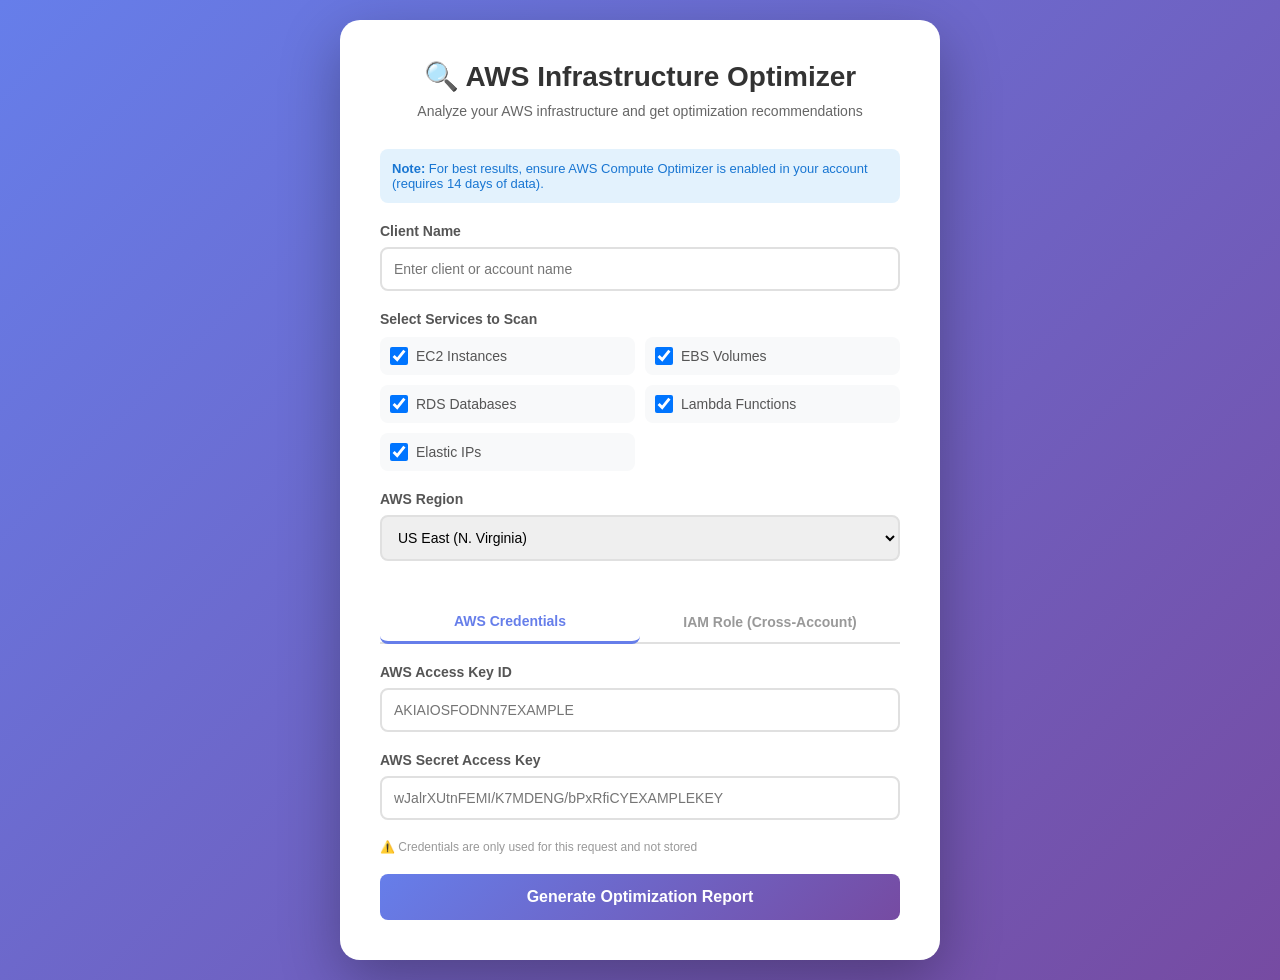
==== frontend/index.html @ 9028f50e "Initial commit: AWS Infrastructure Optimizer - Dual deployment: AWS (Lambda) or local machine - Scan" ====
<!DOCTYPE html>
<html lang="en">
<head>
    <meta charset="UTF-8">
    <meta name="viewport" content="width=device-width, initial-scale=1.0">
    <title>AWS Infrastructure Optimizer</title>
    <style>
        * {
            margin: 0;
            padding: 0;
            box-sizing: border-box;
        }

        body {
            font-family: 'Segoe UI', Tahoma, Geneva, Verdana, sans-serif;
            background: linear-gradient(135deg, #667eea 0%, #764ba2 100%);
            min-height: 100vh;
            display: flex;
            justify-content: center;
            align-items: center;
            padding: 20px;
        }

        .container {
            background: white;
            border-radius: 20px;
            box-shadow: 0 20px 60px rgba(0, 0, 0, 0.3);
            padding: 40px;
            max-width: 600px;
            width: 100%;
        }

        h1 {
            color: #333;
            text-align: center;
            margin-bottom: 10px;
            font-size: 28px;
        }

        .subtitle {
            text-align: center;
            color: #666;
            margin-bottom: 30px;
            font-size: 14px;
        }

        .form-group {
            margin-bottom: 20px;
        }

        label {
            display: block;
            margin-bottom: 8px;
            color: #555;
            font-weight: 600;
            font-size: 14px;
        }

        input[type="text"],
        input[type="password"],
        select {
            width: 100%;
            padding: 12px;
            border: 2px solid #e0e0e0;
            border-radius: 8px;
            font-size: 14px;
            transition: border-color 0.3s;
        }

        input[type="text"]:focus,
        input[type="password"]:focus,
        select:focus {
            outline: none;
            border-color: #667eea;
        }

        .checkbox-group {
            display: grid;
            grid-template-columns: repeat(2, 1fr);
            gap: 10px;
            margin-top: 10px;
        }

        .checkbox-item {
            display: flex;
            align-items: center;
            padding: 10px;
            background: #f8f9fa;
            border-radius: 8px;
            cursor: pointer;
            transition: background 0.3s;
        }

        .checkbox-item:hover {
            background: #e9ecef;
        }

        .checkbox-item input[type="checkbox"] {
            margin-right: 8px;
            cursor: pointer;
            width: 18px;
            height: 18px;
        }

        .checkbox-item label {
            margin: 0;
            cursor: pointer;
            font-weight: normal;
        }

        .auth-tabs {
            display: flex;
            margin-bottom: 20px;
            border-bottom: 2px solid #e0e0e0;
        }

        .auth-tab {
            flex: 1;
            padding: 12px;
            text-align: center;
            cursor: pointer;
            background: none;
            border: none;
            font-size: 14px;
            font-weight: 600;
            color: #999;
            transition: color 0.3s;
        }

        .auth-tab.active {
            color: #667eea;
            border-bottom: 3px solid #667eea;
            margin-bottom: -2px;
        }

        .auth-content {
            display: none;
        }

        .auth-content.active {
            display: block;
        }

        button {
            width: 100%;
            padding: 14px;
            background: linear-gradient(135deg, #667eea 0%, #764ba2 100%);
            color: white;
            border: none;
            border-radius: 8px;
            font-size: 16px;
            font-weight: 600;
            cursor: pointer;
            transition: transform 0.2s, box-shadow 0.2s;
            margin-top: 20px;
        }

        button:hover {
            transform: translateY(-2px);
            box-shadow: 0 10px 20px rgba(102, 126, 234, 0.4);
        }

        button:active {
            transform: translateY(0);
        }

        button:disabled {
            background: #ccc;
            cursor: not-allowed;
            transform: none;
        }

        .loading {
            display: none;
            text-align: center;
            margin-top: 20px;
        }

        .spinner {
            border: 4px solid #f3f3f3;
            border-top: 4px solid #667eea;
            border-radius: 50%;
            width: 40px;
            height: 40px;
            animation: spin 1s linear infinite;
            margin: 0 auto;
        }

        @keyframes spin {
            0% { transform: rotate(0deg); }
            100% { transform: rotate(360deg); }
        }

        .error {
            background: #fee;
            color: #c33;
            padding: 12px;
            border-radius: 8px;
            margin-top: 15px;
            display: none;
            font-size: 14px;
        }

        .info {
            background: #e3f2fd;
            color: #1976d2;
            padding: 12px;
            border-radius: 8px;
            margin-bottom: 20px;
            font-size: 13px;
        }

        .small-text {
            font-size: 12px;
            color: #999;
            margin-top: 5px;
        }
    </style>
</head>
<body>
    <div class="container">
        <h1>🔍 AWS Infrastructure Optimizer</h1>
        <p class="subtitle">Analyze your AWS infrastructure and get optimization recommendations</p>

        <div class="info">
            <strong>Note:</strong> For best results, ensure AWS Compute Optimizer is enabled in your account (requires 14 days of data).
        </div>

        <form id="optimizerForm">
            <div class="form-group">
                <label>Client Name</label>
                <input type="text" id="clientName" placeholder="Enter client or account name" required>
            </div>

            <div class="form-group">
                <label>Select Services to Scan</label>
                <div class="checkbox-group">
                    <div class="checkbox-item">
                        <input type="checkbox" id="ec2" value="ec2" checked>
                        <label for="ec2">EC2 Instances</label>
                    </div>
                    <div class="checkbox-item">
                        <input type="checkbox" id="ebs" value="ebs" checked>
                        <label for="ebs">EBS Volumes</label>
                    </div>
                    <div class="checkbox-item">
                        <input type="checkbox" id="rds" value="rds" checked>
                        <label for="rds">RDS Databases</label>
                    </div>
                    <div class="checkbox-item">
                        <input type="checkbox" id="lambda" value="lambda" checked>
                        <label for="lambda">Lambda Functions</label>
                    </div>
                    <div class="checkbox-item">
                        <input type="checkbox" id="eip" value="eip" checked>
                        <label for="eip">Elastic IPs</label>
                    </div>
                </div>
            </div>

            <div class="form-group">
                <label>AWS Region</label>
                <select id="region" required>
                    <option value="us-east-1">US East (N. Virginia)</option>
                    <option value="us-east-2">US East (Ohio)</option>
                    <option value="us-west-1">US West (N. California)</option>
                    <option value="us-west-2">US West (Oregon)</option>
                    <option value="af-south-1">Africa (Cape Town)</option>
                    <option value="ap-east-1">Asia Pacific (Hong Kong)</option>
                    <option value="ap-south-1">Asia Pacific (Mumbai)</option>
                    <option value="ap-south-2">Asia Pacific (Hyderabad)</option>
                    <option value="ap-southeast-1">Asia Pacific (Singapore)</option>
                    <option value="ap-southeast-2">Asia Pacific (Sydney)</option>
                    <option value="ap-southeast-3">Asia Pacific (Jakarta)</option>
                    <option value="ap-southeast-4">Asia Pacific (Melbourne)</option>
                    <option value="ap-northeast-1">Asia Pacific (Tokyo)</option>
                    <option value="ap-northeast-2">Asia Pacific (Seoul)</option>
                    <option value="ap-northeast-3">Asia Pacific (Osaka)</option>
                    <option value="ca-central-1">Canada (Central)</option>
                    <option value="ca-west-1">Canada (Calgary)</option>
                    <option value="eu-central-1">Europe (Frankfurt)</option>
                    <option value="eu-central-2">Europe (Zurich)</option>
                    <option value="eu-west-1">Europe (Ireland)</option>
                    <option value="eu-west-2">Europe (London)</option>
                    <option value="eu-west-3">Europe (Paris)</option>
                    <option value="eu-south-1">Europe (Milan)</option>
                    <option value="eu-south-2">Europe (Spain)</option>
                    <option value="eu-north-1">Europe (Stockholm)</option>
                    <option value="il-central-1">Israel (Tel Aviv)</option>
                    <option value="me-south-1">Middle East (Bahrain)</option>
                    <option value="me-central-1">Middle East (UAE)</option>
                    <option value="sa-east-1">South America (São Paulo)</option>
                </select>
            </div>

            <div class="auth-tabs">
                <button type="button" class="auth-tab active" data-tab="credentials">AWS Credentials</button>
                <button type="button" class="auth-tab" data-tab="role">IAM Role (Cross-Account)</button>
            </div>

            <div id="credentialsAuth" class="auth-content active">
                <div class="form-group">
                    <label>AWS Access Key ID</label>
                    <input type="text" id="accessKeyId" placeholder="AKIAIOSFODNN7EXAMPLE">
                </div>
                <div class="form-group">
                    <label>AWS Secret Access Key</label>
                    <input type="password" id="secretAccessKey" placeholder="wJalrXUtnFEMI/K7MDENG/bPxRfiCYEXAMPLEKEY">
                </div>
                <p class="small-text">⚠️ Credentials are only used for this request and not stored</p>
            </div>

            <div id="roleAuth" class="auth-content">
                <div class="form-group">
                    <label>Role ARN</label>
                    <input type="text" id="roleArn" placeholder="arn:aws:iam::123456789012:role/InfraOptimizerRole">
                    <p class="small-text">Lambda will assume this role to scan your infrastructure</p>
                </div>
            </div>

            <button type="submit" id="generateBtn">Generate Optimization Report</button>
        </form>

        <div class="loading" id="loading">
            <div class="spinner"></div>
            <p style="margin-top: 15px; color: #667eea; font-weight: 600;">Analyzing infrastructure...</p>
            <p style="margin-top: 5px; color: #999; font-size: 13px;">This may take 1-2 minutes</p>
        </div>

        <div class="error" id="error"></div>
    </div>

    <script>
        const API_ENDPOINT = 'API_GATEWAY_URL_PLACEHOLDER';

        // Tab switching
        document.querySelectorAll('.auth-tab').forEach(tab => {
            tab.addEventListener('click', () => {
                document.querySelectorAll('.auth-tab').forEach(t => t.classList.remove('active'));
                document.querySelectorAll('.auth-content').forEach(c => c.classList.remove('active'));
                
                tab.classList.add('active');
                const tabName = tab.dataset.tab;
                document.getElementById(tabName + 'Auth').classList.add('active');
            });
        });

        // Form submission
        document.getElementById('optimizerForm').addEventListener('submit', async (e) => {
            e.preventDefault();

            const clientName = document.getElementById('clientName').value;
            const region = document.getElementById('region').value;
            
            // Get selected services
            const services = [];
            document.querySelectorAll('.checkbox-item input[type="checkbox"]:checked').forEach(cb => {
                services.push(cb.value);
            });

            if (services.length === 0) {
                showError('Please select at least one service to scan');
                return;
            }

            // Get auth method
            const activeTab = document.querySelector('.auth-tab.active').dataset.tab;
            let requestBody = {
                clientName,
                region,
                services
            };

            if (activeTab === 'credentials') {
                const accessKeyId = document.getElementById('accessKeyId').value;
                const secretAccessKey = document.getElementById('secretAccessKey').value;
                if (!accessKeyId || !secretAccessKey) {
                    showError('Please enter both Access Key ID and Secret Access Key');
                    return;
                }
                requestBody.accessKeyId = accessKeyId;
                requestBody.secretAccessKey = secretAccessKey;
            } else {
                const roleArn = document.getElementById('roleArn').value;
                if (!roleArn) {
                    showError('Please enter a Role ARN');
                    return;
                }
                requestBody.roleArn = roleArn;
            }

            // Show loading
            document.getElementById('generateBtn').disabled = true;
            document.getElementById('loading').style.display = 'block';
            document.getElementById('error').style.display = 'none';

            try {
                const response = await fetch(API_ENDPOINT, {
                    method: 'POST',
                    headers: {
                        'Content-Type': 'application/json'
                    },
                    body: JSON.stringify(requestBody)
                });

                const data = await response.json();

                if (!response.ok) {
                    throw new Error(data.message || 'Failed to generate report');
                }

                // Download the file
                const blob = base64ToBlob(data.file, 'application/vnd.openxmlformats-officedocument.wordprocessingml.document');
                const url = window.URL.createObjectURL(blob);
                const a = document.createElement('a');
                a.href = url;
                a.download = data.filename;
                document.body.appendChild(a);
                a.click();
                window.URL.revokeObjectURL(url);
                document.body.removeChild(a);

            } catch (error) {
                showError(error.message);
            } finally {
                document.getElementById('generateBtn').disabled = false;
                document.getElementById('loading').style.display = 'none';
            }
        });

        function base64ToBlob(base64, mimeType) {
            const byteCharacters = atob(base64);
            const byteNumbers = new Array(byteCharacters.length);
            for (let i = 0; i < byteCharacters.length; i++) {
                byteNumbers[i] = byteCharacters.charCodeAt(i);
            }
            const byteArray = new Uint8Array(byteNumbers);
            return new Blob([byteArray], { type: mimeType });
        }

        function showError(message) {
            const errorDiv = document.getElementById('error');
            errorDiv.textContent = message;
            errorDiv.style.display = 'block';
        }
    </script>
</body>
</html>
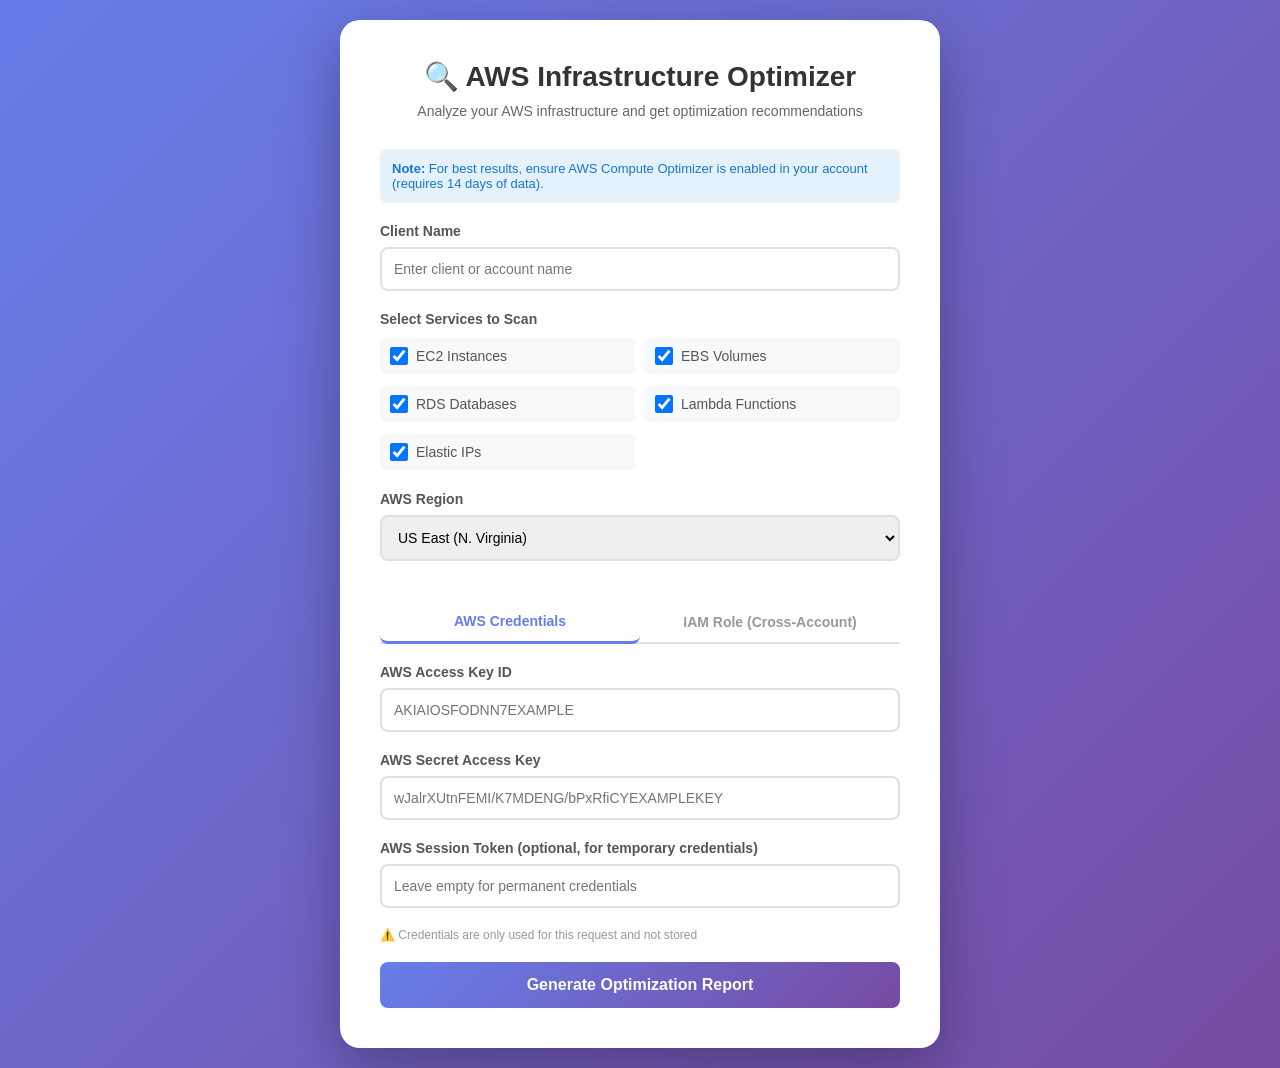
==== commit fc7dcfd4: "Improve pricing accuracy with real-time AWS Pricing API and fix edge cases Co-authored-by: Musheer36" ====
--- a/frontend/index.html
+++ b/frontend/index.html
@@ -307,6 +307,10 @@
                     <label>AWS Secret Access Key</label>
                     <input type="password" id="secretAccessKey" placeholder="wJalrXUtnFEMI/K7MDENG/bPxRfiCYEXAMPLEKEY">
                 </div>
+                <div class="form-group">
+                    <label>AWS Session Token (optional, for temporary credentials)</label>
+                    <input type="text" id="sessionToken" placeholder="Leave empty for permanent credentials">
+                </div>
                 <p class="small-text">⚠️ Credentials are only used for this request and not stored</p>
             </div>
 
@@ -374,12 +378,17 @@
             if (activeTab === 'credentials') {
                 const accessKeyId = document.getElementById('accessKeyId').value;
                 const secretAccessKey = document.getElementById('secretAccessKey').value;
+                const sessionToken = document.getElementById('sessionToken').value;
                 if (!accessKeyId || !secretAccessKey) {
                     showError('Please enter both Access Key ID and Secret Access Key');
                     return;
                 }
                 requestBody.accessKeyId = accessKeyId;
                 requestBody.secretAccessKey = secretAccessKey;
+                // Only include sessionToken if provided
+                if (sessionToken) {
+                    requestBody.sessionToken = sessionToken;
+                }
             } else {
                 const roleArn = document.getElementById('roleArn').value;
                 if (!roleArn) {
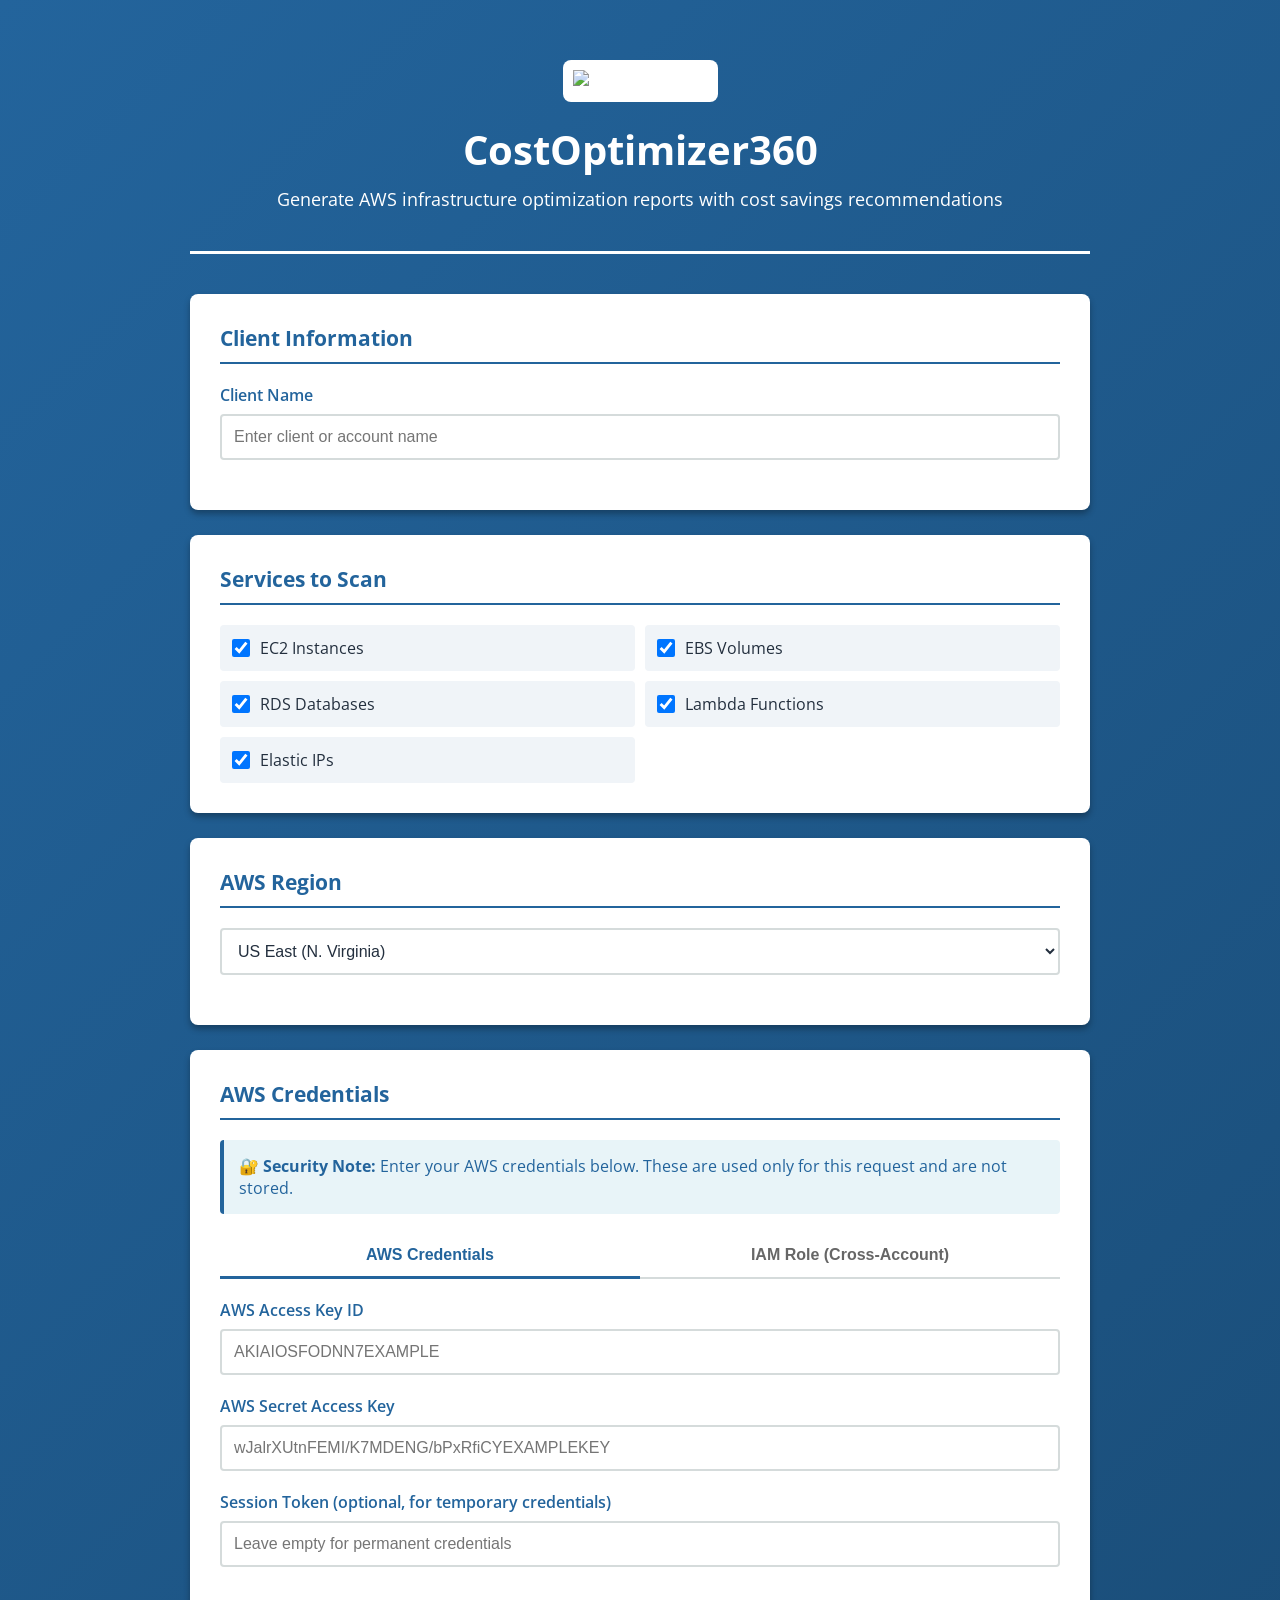
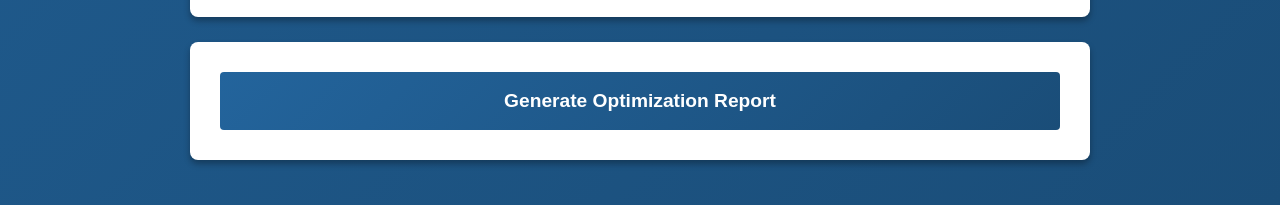
==== commit 0cb52b3a: "Rebrand to CostOptimizer360 and match CostReports360 UI/backend pattern Co-authored-by: Musheer360 <" ====
--- a/frontend/index.html
+++ b/frontend/index.html
@@ -3,7 +3,8 @@
 <head>
     <meta charset="UTF-8">
     <meta name="viewport" content="width=device-width, initial-scale=1.0">
-    <title>AWS Infrastructure Optimizer</title>
+    <title>CostOptimizer360</title>
+    <link href="https://fonts.googleapis.com/css2?family=Amazon+Ember:wght@400;700&family=Open+Sans:wght@400;600&display=swap" rel="stylesheet">
     <style>
         * {
             margin: 0;
@@ -11,255 +12,291 @@
             box-sizing: border-box;
         }
 
+        html {
+            overscroll-behavior: none;
+        }
+        
         body {
-            font-family: 'Segoe UI', Tahoma, Geneva, Verdana, sans-serif;
-            background: linear-gradient(135deg, #667eea 0%, #764ba2 100%);
+            font-family: 'Open Sans', 'Amazon Ember', Arial, sans-serif;
+            background: linear-gradient(135deg, #23649c 0%, #1a4d78 100%);
+            color: #FFFFFF;
             min-height: 100vh;
-            display: flex;
-            justify-content: center;
-            align-items: center;
             padding: 20px;
-        }
-
+            overscroll-behavior: none;
+        }
+        
         .container {
+            max-width: 900px;
+            margin: 0 auto;
+        }
+        
+        .header {
+            text-align: center;
+            padding: 40px 0;
+            border-bottom: 3px solid #FFFFFF;
+            margin-bottom: 40px;
+        }
+
+        .logo {
+            max-width: 200px;
+            margin-bottom: 20px;
             background: white;
-            border-radius: 20px;
-            box-shadow: 0 20px 60px rgba(0, 0, 0, 0.3);
-            padding: 40px;
-            max-width: 600px;
-            width: 100%;
-        }
-
-        h1 {
-            color: #333;
-            text-align: center;
+            padding: 10px;
+            border-radius: 8px;
+        }
+        
+        .header h1 {
+            font-size: 2.5rem;
+            font-weight: 700;
+            color: #FFFFFF;
             margin-bottom: 10px;
-            font-size: 28px;
-        }
-
-        .subtitle {
-            text-align: center;
-            color: #666;
-            margin-bottom: 30px;
-            font-size: 14px;
-        }
-
+        }
+        
+        .header p {
+            color: #FFFFFF;
+            font-size: 1.1rem;
+        }
+        
+        .card {
+            background: #FFFFFF;
+            border-radius: 8px;
+            padding: 30px;
+            margin-bottom: 25px;
+            box-shadow: 0 4px 6px rgba(0, 0, 0, 0.3);
+            color: #23649c;
+        }
+        
+        .card h3 {
+            color: #23649c;
+            font-size: 1.3rem;
+            margin-bottom: 20px;
+            padding-bottom: 10px;
+            border-bottom: 2px solid #23649c;
+        }
+        
         .form-group {
             margin-bottom: 20px;
         }
-
+        
         label {
             display: block;
             margin-bottom: 8px;
-            color: #555;
             font-weight: 600;
-            font-size: 14px;
-        }
-
-        input[type="text"],
-        input[type="password"],
-        select {
+            color: #23649c;
+        }
+        
+        input, select {
             width: 100%;
             padding: 12px;
-            border: 2px solid #e0e0e0;
-            border-radius: 8px;
-            font-size: 14px;
+            border: 2px solid #D5DBDB;
+            border-radius: 4px;
+            font-size: 1rem;
             transition: border-color 0.3s;
-        }
-
-        input[type="text"]:focus,
-        input[type="password"]:focus,
-        select:focus {
+            background: #FFFFFF;
+            color: #232F3E;
+        }
+        
+        input:focus, select:focus {
             outline: none;
-            border-color: #667eea;
-        }
-
+            border-color: #23649c;
+        }
+        
+        .tabs {
+            display: flex;
+            margin-bottom: 20px;
+            border-bottom: 2px solid #D5DBDB;
+        }
+        
+        .tab {
+            flex: 1;
+            padding: 12px 20px;
+            text-align: center;
+            cursor: pointer;
+            border: none;
+            background: none;
+            color: #666;
+            font-size: 1rem;
+            font-weight: 600;
+            border-bottom: 3px solid transparent;
+            margin-bottom: -2px;
+            transition: all 0.3s;
+        }
+        
+        .tab:hover {
+            color: #23649c;
+        }
+        
+        .tab.active {
+            color: #23649c;
+            border-bottom-color: #23649c;
+        }
+        
+        .tab-content {
+            display: none;
+        }
+        
+        .tab-content.active {
+            display: block;
+        }
+        
         .checkbox-group {
             display: grid;
             grid-template-columns: repeat(2, 1fr);
             gap: 10px;
             margin-top: 10px;
         }
-
+        
         .checkbox-item {
             display: flex;
             align-items: center;
-            padding: 10px;
-            background: #f8f9fa;
-            border-radius: 8px;
+            padding: 12px;
+            background: #f0f4f8;
+            border-radius: 4px;
             cursor: pointer;
             transition: background 0.3s;
         }
-
+        
         .checkbox-item:hover {
-            background: #e9ecef;
-        }
-
+            background: #e0e8f0;
+        }
+        
         .checkbox-item input[type="checkbox"] {
-            margin-right: 8px;
+            margin-right: 10px;
             cursor: pointer;
             width: 18px;
             height: 18px;
         }
-
+        
         .checkbox-item label {
             margin: 0;
             cursor: pointer;
             font-weight: normal;
-        }
-
-        .auth-tabs {
-            display: flex;
-            margin-bottom: 20px;
-            border-bottom: 2px solid #e0e0e0;
-        }
-
-        .auth-tab {
-            flex: 1;
-            padding: 12px;
-            text-align: center;
-            cursor: pointer;
-            background: none;
+            color: #232F3E;
+        }
+        
+        .btn {
+            background: #23649c;
+            color: #FFFFFF;
             border: none;
-            font-size: 14px;
-            font-weight: 600;
-            color: #999;
-            transition: color 0.3s;
-        }
-
-        .auth-tab.active {
-            color: #667eea;
-            border-bottom: 3px solid #667eea;
-            margin-bottom: -2px;
-        }
-
-        .auth-content {
-            display: none;
-        }
-
-        .auth-content.active {
-            display: block;
-        }
-
-        button {
-            width: 100%;
-            padding: 14px;
-            background: linear-gradient(135deg, #667eea 0%, #764ba2 100%);
-            color: white;
-            border: none;
-            border-radius: 8px;
-            font-size: 16px;
+            padding: 14px 28px;
+            border-radius: 4px;
+            font-size: 1rem;
             font-weight: 600;
             cursor: pointer;
-            transition: transform 0.2s, box-shadow 0.2s;
-            margin-top: 20px;
-        }
-
-        button:hover {
+            transition: all 0.3s;
+        }
+        
+        .btn:hover {
+            background: #1a4d78;
             transform: translateY(-2px);
-            box-shadow: 0 10px 20px rgba(102, 126, 234, 0.4);
-        }
-
-        button:active {
-            transform: translateY(0);
-        }
-
-        button:disabled {
+            box-shadow: 0 4px 8px rgba(35, 100, 156, 0.3);
+        }
+        
+        .btn:disabled {
             background: #ccc;
             cursor: not-allowed;
             transform: none;
-        }
-
-        .loading {
-            display: none;
+            box-shadow: none;
+        }
+        
+        .btn-generate {
+            width: 100%;
+            padding: 18px;
+            font-size: 1.2rem;
+            background: linear-gradient(135deg, #23649c 0%, #1a4d78 100%);
+        }
+        
+        .status {
+            margin-top: 20px;
+            padding: 15px;
+            border-radius: 4px;
             text-align: center;
-            margin-top: 20px;
-        }
-
-        .spinner {
-            border: 4px solid #f3f3f3;
-            border-top: 4px solid #667eea;
-            border-radius: 50%;
-            width: 40px;
-            height: 40px;
-            animation: spin 1s linear infinite;
-            margin: 0 auto;
-        }
-
-        @keyframes spin {
-            0% { transform: rotate(0deg); }
-            100% { transform: rotate(360deg); }
-        }
-
-        .error {
-            background: #fee;
-            color: #c33;
-            padding: 12px;
-            border-radius: 8px;
-            margin-top: 15px;
-            display: none;
-            font-size: 14px;
-        }
-
-        .info {
-            background: #e3f2fd;
-            color: #1976d2;
-            padding: 12px;
-            border-radius: 8px;
+            font-weight: 600;
+        }
+        
+        .status.success {
+            background: #D5F4E6;
+            color: #0F5132;
+            border: 2px solid #0F5132;
+        }
+        
+        .status.error {
+            background: #F8D7DA;
+            color: #842029;
+            border: 2px solid #842029;
+        }
+        
+        .status.loading {
+            background: #FFF3CD;
+            color: #664D03;
+            border: 2px solid #664D03;
+        }
+        
+        .info-box {
+            background: #E8F4F8;
+            border-left: 4px solid #23649c;
+            padding: 15px;
             margin-bottom: 20px;
-            font-size: 13px;
+            border-radius: 4px;
+            color: #23649c;
+        }
+        
+        .info-box strong {
+            color: #23649c;
         }
 
         .small-text {
-            font-size: 12px;
-            color: #999;
+            font-size: 0.85rem;
+            color: #666;
             margin-top: 5px;
         }
     </style>
 </head>
 <body>
     <div class="container">
-        <h1>🔍 AWS Infrastructure Optimizer</h1>
-        <p class="subtitle">Analyze your AWS infrastructure and get optimization recommendations</p>
-
-        <div class="info">
-            <strong>Note:</strong> For best results, ensure AWS Compute Optimizer is enabled in your account (requires 14 days of data).
-        </div>
-
-        <form id="optimizerForm">
+        <div class="header">
+            <img src="https://apn-portal.my.salesforce.com/servlet/servlet.ImageServer?id=0150L00000AUiBnQAL&oid=00DE0000000c48tMAA" alt="CloudThat Logo" class="logo">
+            <h1>CostOptimizer360</h1>
+            <p>Generate AWS infrastructure optimization reports with cost savings recommendations</p>
+        </div>
+        
+        <div class="card">
+            <h3>Client Information</h3>
             <div class="form-group">
                 <label>Client Name</label>
                 <input type="text" id="clientName" placeholder="Enter client or account name" required>
             </div>
-
+        </div>
+
+        <div class="card">
+            <h3>Services to Scan</h3>
+            <div class="checkbox-group">
+                <div class="checkbox-item">
+                    <input type="checkbox" id="ec2" value="ec2" checked>
+                    <label for="ec2">EC2 Instances</label>
+                </div>
+                <div class="checkbox-item">
+                    <input type="checkbox" id="ebs" value="ebs" checked>
+                    <label for="ebs">EBS Volumes</label>
+                </div>
+                <div class="checkbox-item">
+                    <input type="checkbox" id="rds" value="rds" checked>
+                    <label for="rds">RDS Databases</label>
+                </div>
+                <div class="checkbox-item">
+                    <input type="checkbox" id="lambda" value="lambda" checked>
+                    <label for="lambda">Lambda Functions</label>
+                </div>
+                <div class="checkbox-item">
+                    <input type="checkbox" id="eip" value="eip" checked>
+                    <label for="eip">Elastic IPs</label>
+                </div>
+            </div>
+        </div>
+
+        <div class="card">
+            <h3>AWS Region</h3>
             <div class="form-group">
-                <label>Select Services to Scan</label>
-                <div class="checkbox-group">
-                    <div class="checkbox-item">
-                        <input type="checkbox" id="ec2" value="ec2" checked>
-                        <label for="ec2">EC2 Instances</label>
-                    </div>
-                    <div class="checkbox-item">
-                        <input type="checkbox" id="ebs" value="ebs" checked>
-                        <label for="ebs">EBS Volumes</label>
-                    </div>
-                    <div class="checkbox-item">
-                        <input type="checkbox" id="rds" value="rds" checked>
-                        <label for="rds">RDS Databases</label>
-                    </div>
-                    <div class="checkbox-item">
-                        <input type="checkbox" id="lambda" value="lambda" checked>
-                        <label for="lambda">Lambda Functions</label>
-                    </div>
-                    <div class="checkbox-item">
-                        <input type="checkbox" id="eip" value="eip" checked>
-                        <label for="eip">Elastic IPs</label>
-                    </div>
-                </div>
-            </div>
-
-            <div class="form-group">
-                <label>AWS Region</label>
                 <select id="region" required>
                     <option value="us-east-1">US East (N. Virginia)</option>
                     <option value="us-east-2">US East (Ohio)</option>
@@ -292,13 +329,20 @@
                     <option value="sa-east-1">South America (São Paulo)</option>
                 </select>
             </div>
-
-            <div class="auth-tabs">
-                <button type="button" class="auth-tab active" data-tab="credentials">AWS Credentials</button>
-                <button type="button" class="auth-tab" data-tab="role">IAM Role (Cross-Account)</button>
-            </div>
-
-            <div id="credentialsAuth" class="auth-content active">
+        </div>
+        
+        <div class="card">
+            <h3>AWS Credentials</h3>
+            <div class="info-box">
+                <strong>🔐 Security Note:</strong> Enter your AWS credentials below. These are used only for this request and are not stored.
+            </div>
+            
+            <div class="tabs">
+                <button type="button" class="tab active" data-tab="credentials">AWS Credentials</button>
+                <button type="button" class="tab" data-tab="role">IAM Role (Cross-Account)</button>
+            </div>
+
+            <div id="credentialsTab" class="tab-content active">
                 <div class="form-group">
                     <label>AWS Access Key ID</label>
                     <input type="text" id="accessKeyId" placeholder="AKIAIOSFODNN7EXAMPLE">
@@ -308,52 +352,47 @@
                     <input type="password" id="secretAccessKey" placeholder="wJalrXUtnFEMI/K7MDENG/bPxRfiCYEXAMPLEKEY">
                 </div>
                 <div class="form-group">
-                    <label>AWS Session Token (optional, for temporary credentials)</label>
+                    <label>Session Token (optional, for temporary credentials)</label>
                     <input type="text" id="sessionToken" placeholder="Leave empty for permanent credentials">
                 </div>
-                <p class="small-text">⚠️ Credentials are only used for this request and not stored</p>
-            </div>
-
-            <div id="roleAuth" class="auth-content">
+            </div>
+
+            <div id="roleTab" class="tab-content">
                 <div class="form-group">
                     <label>Role ARN</label>
-                    <input type="text" id="roleArn" placeholder="arn:aws:iam::123456789012:role/InfraOptimizerRole">
+                    <input type="text" id="roleArn" placeholder="arn:aws:iam::123456789012:role/CostOptimizer360Role">
                     <p class="small-text">Lambda will assume this role to scan your infrastructure</p>
                 </div>
             </div>
-
-            <button type="submit" id="generateBtn">Generate Optimization Report</button>
-        </form>
-
-        <div class="loading" id="loading">
-            <div class="spinner"></div>
-            <p style="margin-top: 15px; color: #667eea; font-weight: 600;">Analyzing infrastructure...</p>
-            <p style="margin-top: 5px; color: #999; font-size: 13px;">This may take 1-2 minutes</p>
-        </div>
-
-        <div class="error" id="error"></div>
+        </div>
+        
+        <div class="card">
+            <button class="btn btn-generate" onclick="generateReport()">Generate Optimization Report</button>
+            <div id="status"></div>
+        </div>
     </div>
 
     <script>
         const API_ENDPOINT = 'API_GATEWAY_URL_PLACEHOLDER';
-
+        
         // Tab switching
-        document.querySelectorAll('.auth-tab').forEach(tab => {
+        document.querySelectorAll('.tab').forEach(tab => {
             tab.addEventListener('click', () => {
-                document.querySelectorAll('.auth-tab').forEach(t => t.classList.remove('active'));
-                document.querySelectorAll('.auth-content').forEach(c => c.classList.remove('active'));
+                document.querySelectorAll('.tab').forEach(t => t.classList.remove('active'));
+                document.querySelectorAll('.tab-content').forEach(c => c.classList.remove('active'));
                 
                 tab.classList.add('active');
                 const tabName = tab.dataset.tab;
-                document.getElementById(tabName + 'Auth').classList.add('active');
+                document.getElementById(tabName + 'Tab').classList.add('active');
             });
         });
-
-        // Form submission
-        document.getElementById('optimizerForm').addEventListener('submit', async (e) => {
-            e.preventDefault();
-
-            const clientName = document.getElementById('clientName').value;
+        
+        async function generateReport() {
+            const status = document.getElementById('status');
+            status.className = 'status loading';
+            status.textContent = 'Generating report... This may take 1-2 minutes.';
+            
+            const clientName = document.getElementById('clientName').value.trim();
             const region = document.getElementById('region').value;
             
             // Get selected services
@@ -361,96 +400,89 @@
             document.querySelectorAll('.checkbox-item input[type="checkbox"]:checked').forEach(cb => {
                 services.push(cb.value);
             });
-
-            if (services.length === 0) {
-                showError('Please select at least one service to scan');
+            
+            // Get auth method
+            const activeTab = document.querySelector('.tab.active').dataset.tab;
+            
+            if (!clientName) {
+                status.className = 'status error';
+                status.textContent = 'Please provide client name';
                 return;
             }
-
-            // Get auth method
-            const activeTab = document.querySelector('.auth-tab.active').dataset.tab;
+            
+            if (services.length === 0) {
+                status.className = 'status error';
+                status.textContent = 'Please select at least one service to scan';
+                return;
+            }
+            
             let requestBody = {
-                clientName,
-                region,
-                services
+                clientName: clientName,
+                region: region,
+                services: services
             };
-
+            
             if (activeTab === 'credentials') {
-                const accessKeyId = document.getElementById('accessKeyId').value;
-                const secretAccessKey = document.getElementById('secretAccessKey').value;
-                const sessionToken = document.getElementById('sessionToken').value;
+                const accessKeyId = document.getElementById('accessKeyId').value.trim();
+                const secretAccessKey = document.getElementById('secretAccessKey').value.trim();
+                const sessionToken = document.getElementById('sessionToken').value.trim();
+                
                 if (!accessKeyId || !secretAccessKey) {
-                    showError('Please enter both Access Key ID and Secret Access Key');
+                    status.className = 'status error';
+                    status.textContent = 'Please provide AWS credentials';
                     return;
                 }
+                
                 requestBody.accessKeyId = accessKeyId;
                 requestBody.secretAccessKey = secretAccessKey;
-                // Only include sessionToken if provided
                 if (sessionToken) {
                     requestBody.sessionToken = sessionToken;
                 }
             } else {
-                const roleArn = document.getElementById('roleArn').value;
+                const roleArn = document.getElementById('roleArn').value.trim();
                 if (!roleArn) {
-                    showError('Please enter a Role ARN');
+                    status.className = 'status error';
+                    status.textContent = 'Please enter a Role ARN';
                     return;
                 }
                 requestBody.roleArn = roleArn;
             }
-
-            // Show loading
-            document.getElementById('generateBtn').disabled = true;
-            document.getElementById('loading').style.display = 'block';
-            document.getElementById('error').style.display = 'none';
-
+            
             try {
                 const response = await fetch(API_ENDPOINT, {
                     method: 'POST',
-                    headers: {
-                        'Content-Type': 'application/json'
-                    },
+                    headers: { 'Content-Type': 'application/json' },
                     body: JSON.stringify(requestBody)
                 });
-
+                
                 const data = await response.json();
-
-                if (!response.ok) {
-                    throw new Error(data.message || 'Failed to generate report');
+                
+                if (response.ok) {
+                    const blob = base64ToBlob(data.file, 'application/vnd.openxmlformats-officedocument.wordprocessingml.document');
+                    const url = URL.createObjectURL(blob);
+                    const a = document.createElement('a');
+                    a.href = url;
+                    a.download = data.filename;
+                    a.click();
+                    status.className = 'status success';
+                    status.textContent = 'Report generated successfully!';
+                } else {
+                    status.className = 'status error';
+                    status.textContent = `Error: ${data.message || data.error || 'Unknown error'}`;
                 }
-
-                // Download the file
-                const blob = base64ToBlob(data.file, 'application/vnd.openxmlformats-officedocument.wordprocessingml.document');
-                const url = window.URL.createObjectURL(blob);
-                const a = document.createElement('a');
-                a.href = url;
-                a.download = data.filename;
-                document.body.appendChild(a);
-                a.click();
-                window.URL.revokeObjectURL(url);
-                document.body.removeChild(a);
-
             } catch (error) {
-                showError(error.message);
-            } finally {
-                document.getElementById('generateBtn').disabled = false;
-                document.getElementById('loading').style.display = 'none';
+                status.className = 'status error';
+                status.textContent = `Error: ${error.message}`;
             }
-        });
-
-        function base64ToBlob(base64, mimeType) {
-            const byteCharacters = atob(base64);
-            const byteNumbers = new Array(byteCharacters.length);
-            for (let i = 0; i < byteCharacters.length; i++) {
-                byteNumbers[i] = byteCharacters.charCodeAt(i);
+        }
+        
+        function base64ToBlob(base64, type) {
+            const binary = atob(base64);
+            const array = new Uint8Array(binary.length);
+            for (let i = 0; i < binary.length; i++) {
+                array[i] = binary.charCodeAt(i);
             }
-            const byteArray = new Uint8Array(byteNumbers);
-            return new Blob([byteArray], { type: mimeType });
-        }
-
-        function showError(message) {
-            const errorDiv = document.getElementById('error');
-            errorDiv.textContent = message;
-            errorDiv.style.display = 'block';
+            return new Blob([array], { type });
         }
     </script>
 </body>
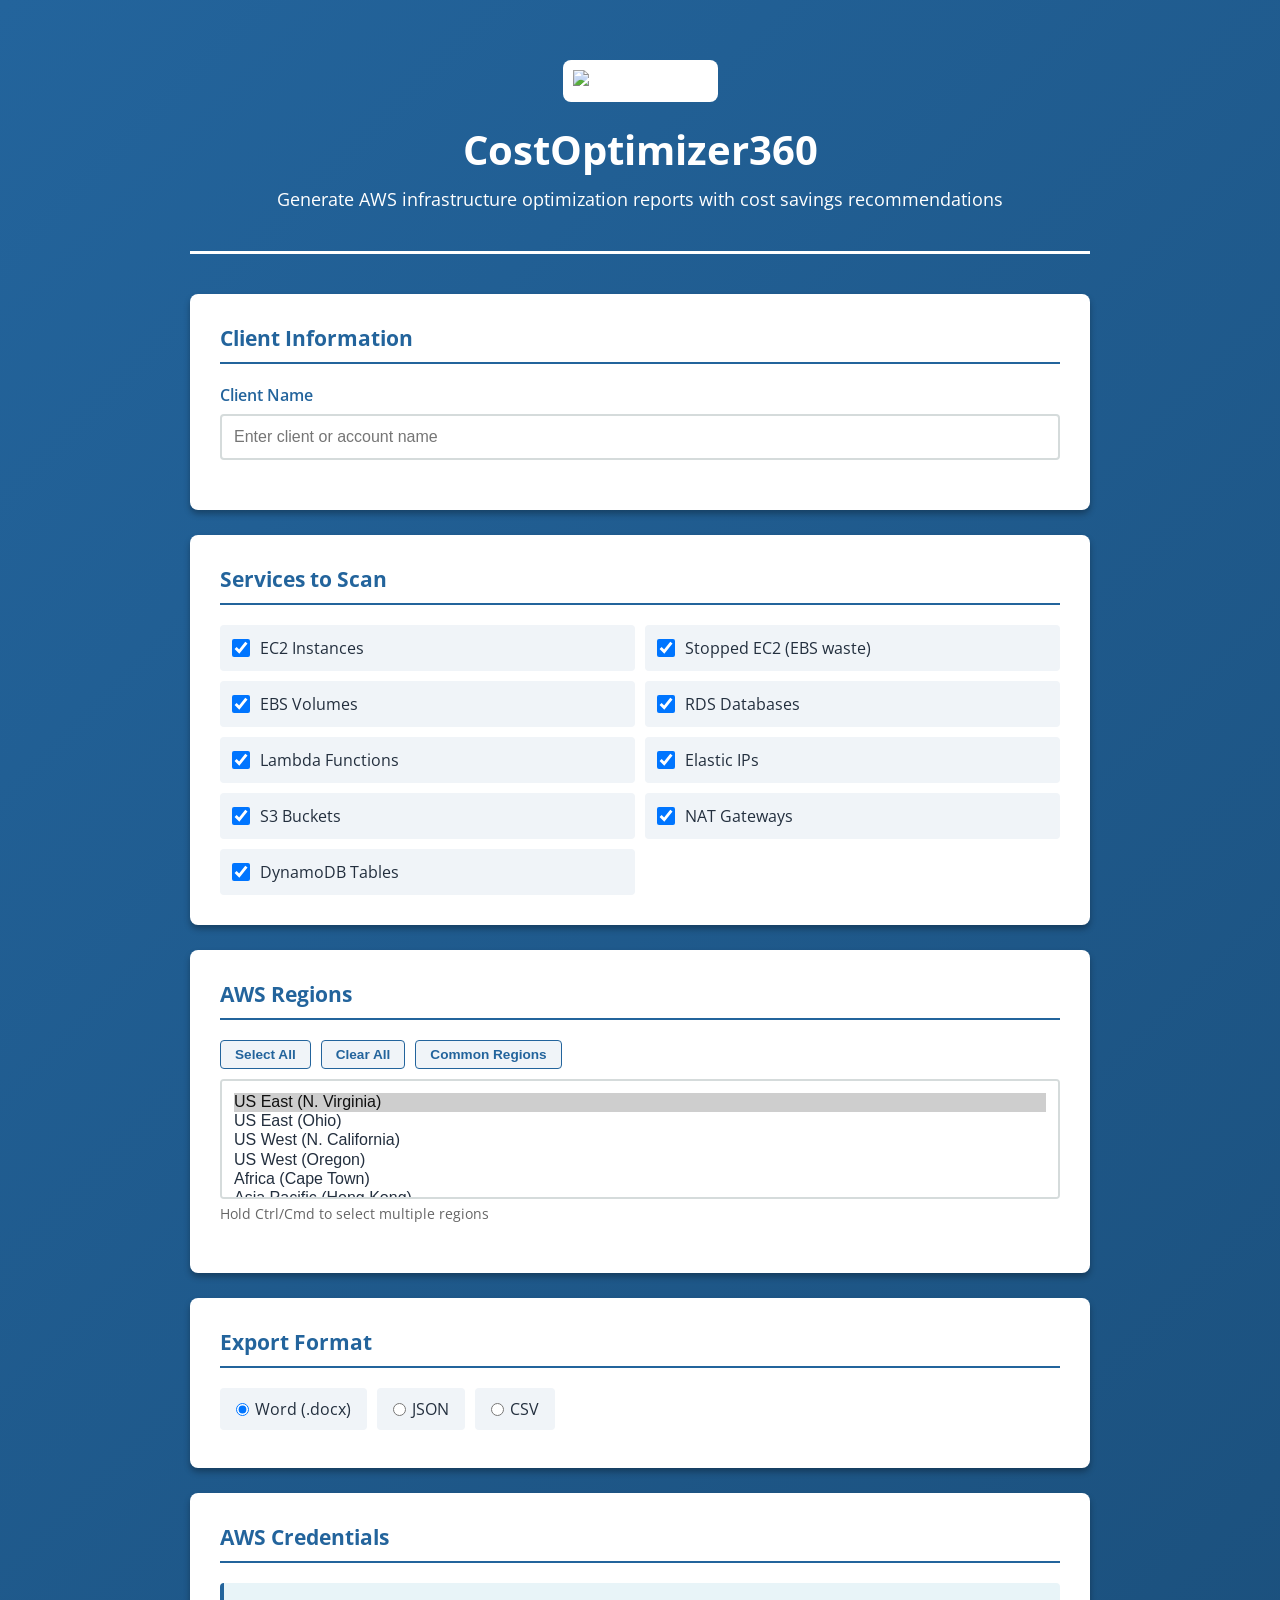
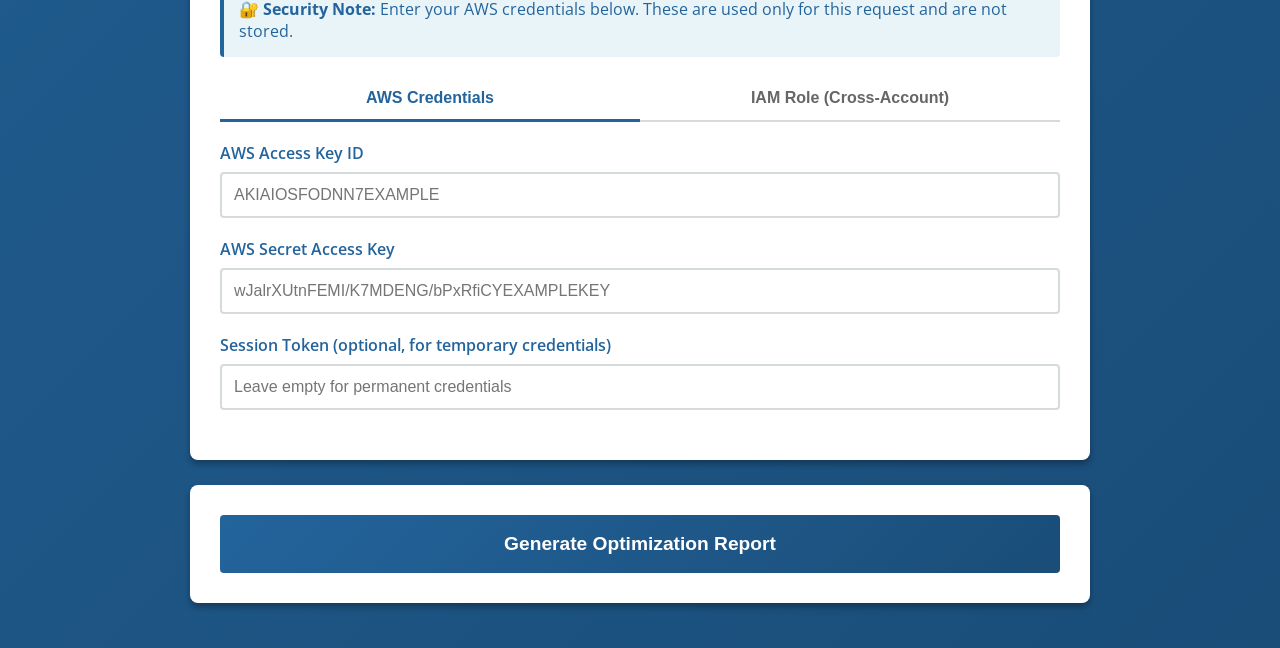
==== commit 65368901: "Update frontends with new services, multi-region, export format, progress bar; update server.py with" ====
--- a/frontend/index.html
+++ b/frontend/index.html
@@ -173,6 +173,55 @@
             font-weight: normal;
             color: #232F3E;
         }
+
+        select[multiple] {
+            height: auto;
+            min-height: 120px;
+        }
+
+        .region-controls {
+            display: flex;
+            gap: 10px;
+            margin-bottom: 10px;
+        }
+
+        .region-controls button {
+            padding: 6px 14px;
+            border: 1px solid #23649c;
+            background: #f0f4f8;
+            color: #23649c;
+            border-radius: 4px;
+            cursor: pointer;
+            font-size: 0.85rem;
+            font-weight: 600;
+        }
+
+        .region-controls button:hover {
+            background: #23649c;
+            color: white;
+        }
+
+        .export-group {
+            display: flex;
+            gap: 10px;
+            margin-top: 10px;
+        }
+
+        .export-group label {
+            display: flex;
+            align-items: center;
+            gap: 6px;
+            padding: 10px 16px;
+            background: #f0f4f8;
+            border-radius: 4px;
+            cursor: pointer;
+            font-weight: normal;
+            color: #232F3E;
+        }
+
+        .export-group input[type="radio"] {
+            width: auto;
+        }
         
         .btn {
             background: #23649c;
@@ -249,6 +298,48 @@
             font-size: 0.85rem;
             color: #666;
             margin-top: 5px;
+        }
+
+        .progress-bar-container {
+            width: 100%;
+            background: #e0e0e0;
+            border-radius: 4px;
+            margin-top: 10px;
+            overflow: hidden;
+        }
+
+        .progress-bar {
+            height: 24px;
+            background: linear-gradient(135deg, #23649c 0%, #1a4d78 100%);
+            border-radius: 4px;
+            transition: width 0.5s ease;
+            display: flex;
+            align-items: center;
+            justify-content: center;
+            color: white;
+            font-size: 0.8rem;
+            font-weight: 600;
+            min-width: 30px;
+        }
+
+        .savings-summary {
+            margin-top: 15px;
+            padding: 15px;
+            background: #D5F4E6;
+            border-radius: 4px;
+            color: #0F5132;
+        }
+
+        .savings-summary .amount {
+            font-size: 1.3rem;
+            font-weight: 700;
+        }
+
+        .savings-grid {
+            display: grid;
+            grid-template-columns: 1fr 1fr;
+            gap: 10px;
+            margin-top: 10px;
         }
     </style>
 </head>
@@ -276,6 +367,10 @@
                     <label for="ec2">EC2 Instances</label>
                 </div>
                 <div class="checkbox-item">
+                    <input type="checkbox" id="stopped_ec2" value="stopped_ec2" checked>
+                    <label for="stopped_ec2">Stopped EC2 (EBS waste)</label>
+                </div>
+                <div class="checkbox-item">
                     <input type="checkbox" id="ebs" value="ebs" checked>
                     <label for="ebs">EBS Volumes</label>
                 </div>
@@ -291,14 +386,31 @@
                     <input type="checkbox" id="eip" value="eip" checked>
                     <label for="eip">Elastic IPs</label>
                 </div>
+                <div class="checkbox-item">
+                    <input type="checkbox" id="s3" value="s3" checked>
+                    <label for="s3">S3 Buckets</label>
+                </div>
+                <div class="checkbox-item">
+                    <input type="checkbox" id="natgateway" value="natgateway" checked>
+                    <label for="natgateway">NAT Gateways</label>
+                </div>
+                <div class="checkbox-item">
+                    <input type="checkbox" id="dynamodb" value="dynamodb" checked>
+                    <label for="dynamodb">DynamoDB Tables</label>
+                </div>
             </div>
         </div>
 
         <div class="card">
-            <h3>AWS Region</h3>
+            <h3>AWS Regions</h3>
+            <div class="region-controls">
+                <button type="button" onclick="selectAllRegions()">Select All</button>
+                <button type="button" onclick="clearRegions()">Clear All</button>
+                <button type="button" onclick="selectCommonRegions()">Common Regions</button>
+            </div>
             <div class="form-group">
-                <select id="region" required>
-                    <option value="us-east-1">US East (N. Virginia)</option>
+                <select id="regions" multiple required>
+                    <option value="us-east-1" selected>US East (N. Virginia)</option>
                     <option value="us-east-2">US East (Ohio)</option>
                     <option value="us-west-1">US West (N. California)</option>
                     <option value="us-west-2">US West (Oregon)</option>
@@ -328,6 +440,16 @@
                     <option value="me-central-1">Middle East (UAE)</option>
                     <option value="sa-east-1">South America (São Paulo)</option>
                 </select>
+                <p class="small-text">Hold Ctrl/Cmd to select multiple regions</p>
+            </div>
+        </div>
+
+        <div class="card">
+            <h3>Export Format</h3>
+            <div class="export-group">
+                <label><input type="radio" name="exportFormat" value="docx" checked> Word (.docx)</label>
+                <label><input type="radio" name="exportFormat" value="json"> JSON</label>
+                <label><input type="radio" name="exportFormat" value="csv"> CSV</label>
             </div>
         </div>
         
@@ -367,8 +489,15 @@
         </div>
         
         <div class="card">
-            <button class="btn btn-generate" onclick="generateReport()">Generate Optimization Report</button>
+            <button class="btn btn-generate" id="generateBtn" onclick="generateReport()">Generate Optimization Report</button>
             <div id="status"></div>
+            <div id="progressContainer" style="display: none;">
+                <div class="progress-bar-container">
+                    <div class="progress-bar" id="progressBar" style="width: 0%">0%</div>
+                </div>
+                <p id="progressLabel" style="text-align: center; margin-top: 8px; font-size: 0.9rem; color: #666;">Initializing...</p>
+            </div>
+            <div id="savingsSummary" style="display: none;"></div>
         </div>
     </div>
 
@@ -386,18 +515,77 @@
                 document.getElementById(tabName + 'Tab').classList.add('active');
             });
         });
+
+        function selectAllRegions() {
+            const select = document.getElementById('regions');
+            for (let opt of select.options) opt.selected = true;
+        }
+
+        function clearRegions() {
+            const select = document.getElementById('regions');
+            for (let opt of select.options) opt.selected = false;
+        }
+
+        function selectCommonRegions() {
+            const common = ['us-east-1', 'us-west-2', 'eu-west-1', 'ap-southeast-1'];
+            const select = document.getElementById('regions');
+            for (let opt of select.options) {
+                opt.selected = common.includes(opt.value);
+            }
+        }
+
+        // Simulated progress for Lambda (no polling endpoint)
+        let progressTimer = null;
+        const serviceLabels = {
+            ec2: 'EC2 Instances', stopped_ec2: 'Stopped EC2 Instances', ebs: 'EBS Volumes',
+            rds: 'RDS Databases', lambda: 'Lambda Functions', eip: 'Elastic IPs',
+            s3: 'S3 Buckets', natgateway: 'NAT Gateways', dynamodb: 'DynamoDB Tables'
+        };
+
+        function startSimulatedProgress(services, regionCount) {
+            const progressBar = document.getElementById('progressBar');
+            const progressLabel = document.getElementById('progressLabel');
+            let step = 0;
+            const totalSteps = services.length * regionCount;
+            
+            progressTimer = setInterval(() => {
+                if (step < totalSteps) {
+                    const svcIdx = step % services.length;
+                    const regionIdx = Math.floor(step / services.length) + 1;
+                    const label = serviceLabels[services[svcIdx]] || services[svcIdx];
+                    const regionLabel = regionCount > 1 ? ` (region ${regionIdx}/${regionCount})` : '';
+                    const pct = Math.min(95, Math.round((step + 1) / totalSteps * 95));
+                    
+                    progressBar.style.width = pct + '%';
+                    progressBar.textContent = pct + '%';
+                    progressLabel.textContent = `Scanning: ${label}${regionLabel}`;
+                    step++;
+                }
+            }, 3000);
+        }
         
         async function generateReport() {
             const status = document.getElementById('status');
+            const progressContainer = document.getElementById('progressContainer');
+            const savingsSummary = document.getElementById('savingsSummary');
+            const generateBtn = document.getElementById('generateBtn');
+
             status.className = 'status loading';
-            status.textContent = 'Generating report... This may take 1-2 minutes.';
+            status.textContent = 'Starting scan...';
+            progressContainer.style.display = 'block';
+            savingsSummary.style.display = 'none';
+            generateBtn.disabled = true;
             
             const clientName = document.getElementById('clientName').value.trim();
-            const region = document.getElementById('region').value;
+            const exportFormat = document.querySelector('input[name="exportFormat"]:checked').value;
+            
+            // Get selected regions
+            const regionsSelect = document.getElementById('regions');
+            const regions = Array.from(regionsSelect.selectedOptions).map(opt => opt.value);
             
             // Get selected services
             const services = [];
-            document.querySelectorAll('.checkbox-item input[type="checkbox"]:checked').forEach(cb => {
+            document.querySelectorAll('.checkbox-group input[type="checkbox"]:checked').forEach(cb => {
                 services.push(cb.value);
             });
             
@@ -407,19 +595,33 @@
             if (!clientName) {
                 status.className = 'status error';
                 status.textContent = 'Please provide client name';
+                progressContainer.style.display = 'none';
+                generateBtn.disabled = false;
                 return;
             }
             
             if (services.length === 0) {
                 status.className = 'status error';
                 status.textContent = 'Please select at least one service to scan';
+                progressContainer.style.display = 'none';
+                generateBtn.disabled = false;
                 return;
             }
+
+            if (regions.length === 0) {
+                status.className = 'status error';
+                status.textContent = 'Please select at least one region';
+                progressContainer.style.display = 'none';
+                generateBtn.disabled = false;
+                return;
+            }
             
             let requestBody = {
                 clientName: clientName,
-                region: region,
-                services: services
+                regions: regions,
+                region: regions[0],
+                services: services,
+                exportFormat: exportFormat
             };
             
             if (activeTab === 'credentials') {
@@ -430,6 +632,8 @@
                 if (!accessKeyId || !secretAccessKey) {
                     status.className = 'status error';
                     status.textContent = 'Please provide AWS credentials';
+                    progressContainer.style.display = 'none';
+                    generateBtn.disabled = false;
                     return;
                 }
                 
@@ -443,37 +647,112 @@
                 if (!roleArn) {
                     status.className = 'status error';
                     status.textContent = 'Please enter a Role ARN';
+                    progressContainer.style.display = 'none';
+                    generateBtn.disabled = false;
                     return;
                 }
                 requestBody.roleArn = roleArn;
             }
             
+            // Start simulated progress
+            startSimulatedProgress(services, regions.length);
+
             try {
-                const response = await fetch(API_ENDPOINT, {
+                const endpoint = API_ENDPOINT;
+                if (!endpoint || endpoint === 'API_GATEWAY_URL_PLACEHOLDER') {
+                    clearInterval(progressTimer);
+                    status.className = 'status error';
+                    status.textContent = 'Error: API endpoint not configured. Please deploy the backend first or update the API_GATEWAY_URL_PLACEHOLDER.';
+                    progressContainer.style.display = 'none';
+                    generateBtn.disabled = false;
+                    return;
+                }
+
+                const response = await fetch(endpoint, {
                     method: 'POST',
                     headers: { 'Content-Type': 'application/json' },
                     body: JSON.stringify(requestBody)
                 });
                 
+                clearInterval(progressTimer);
                 const data = await response.json();
                 
                 if (response.ok) {
-                    const blob = base64ToBlob(data.file, 'application/vnd.openxmlformats-officedocument.wordprocessingml.document');
-                    const url = URL.createObjectURL(blob);
-                    const a = document.createElement('a');
-                    a.href = url;
-                    a.download = data.filename;
-                    a.click();
-                    status.className = 'status success';
-                    status.textContent = 'Report generated successfully!';
+                    handleComplete(data);
                 } else {
                     status.className = 'status error';
                     status.textContent = `Error: ${data.message || data.error || 'Unknown error'}`;
+                    progressContainer.style.display = 'none';
+                    generateBtn.disabled = false;
                 }
             } catch (error) {
+                clearInterval(progressTimer);
                 status.className = 'status error';
                 status.textContent = `Error: ${error.message}`;
+                progressContainer.style.display = 'none';
+                generateBtn.disabled = false;
             }
+        }
+
+        function handleComplete(data) {
+            const status = document.getElementById('status');
+            const progressBar = document.getElementById('progressBar');
+            const progressLabel = document.getElementById('progressLabel');
+            const savingsSummary = document.getElementById('savingsSummary');
+            const generateBtn = document.getElementById('generateBtn');
+
+            progressBar.style.width = '100%';
+            progressBar.textContent = '100%';
+            progressLabel.textContent = 'Complete!';
+
+            const blob = base64ToBlob(data.file, getMimeType(data.filename));
+            const url = URL.createObjectURL(blob);
+            const a = document.createElement('a');
+            a.href = url;
+            a.download = data.filename;
+            a.click();
+            
+            status.className = 'status success';
+            status.textContent = 'Report generated successfully!';
+            generateBtn.disabled = false;
+
+            // Show savings summary
+            if (data.totalMonthlySavings !== undefined) {
+                let countsHtml = '';
+                if (data.recommendationCounts) {
+                    const labels = {ec2: 'EC2', stopped_ec2: 'Stopped EC2', ebs: 'EBS', rds: 'RDS', lambda: 'Lambda', eip: 'EIP', s3: 'S3', natgateway: 'NAT Gateway', dynamodb: 'DynamoDB'};
+                    for (const [key, count] of Object.entries(data.recommendationCounts)) {
+                        if (count > 0) {
+                            countsHtml += `<div>${labels[key] || key}: ${count} recommendation(s)</div>`;
+                        }
+                    }
+                }
+
+                let riHtml = '';
+                if (data.riSpCoverage && data.riSpCoverage.total_running_instances > 0) {
+                    riHtml = `<div style="margin-top:10px; padding-top:10px; border-top:1px solid #0F5132;">
+                        <strong>RI/SP Coverage:</strong> ${data.riSpCoverage.ri_coverage_pct}% of EC2 instances covered by Reserved Instances
+                        (${data.riSpCoverage.ri_covered_instances}/${data.riSpCoverage.total_running_instances})
+                    </div>`;
+                }
+
+                savingsSummary.innerHTML = `
+                    <div class="savings-summary">
+                        <div class="savings-grid">
+                            <div><strong>Monthly Savings:</strong><br><span class="amount">$${data.totalMonthlySavings.toLocaleString(undefined, {minimumFractionDigits:2})}</span></div>
+                            <div><strong>Annual Savings:</strong><br><span class="amount">$${data.totalAnnualSavings.toLocaleString(undefined, {minimumFractionDigits:2})}</span></div>
+                        </div>
+                        <div style="margin-top: 10px;">${countsHtml}</div>
+                        ${riHtml}
+                    </div>`;
+                savingsSummary.style.display = 'block';
+            }
+        }
+
+        function getMimeType(filename) {
+            if (filename.endsWith('.json')) return 'application/json';
+            if (filename.endsWith('.csv')) return 'text/csv';
+            return 'application/vnd.openxmlformats-officedocument.wordprocessingml.document';
         }
         
         function base64ToBlob(base64, type) {
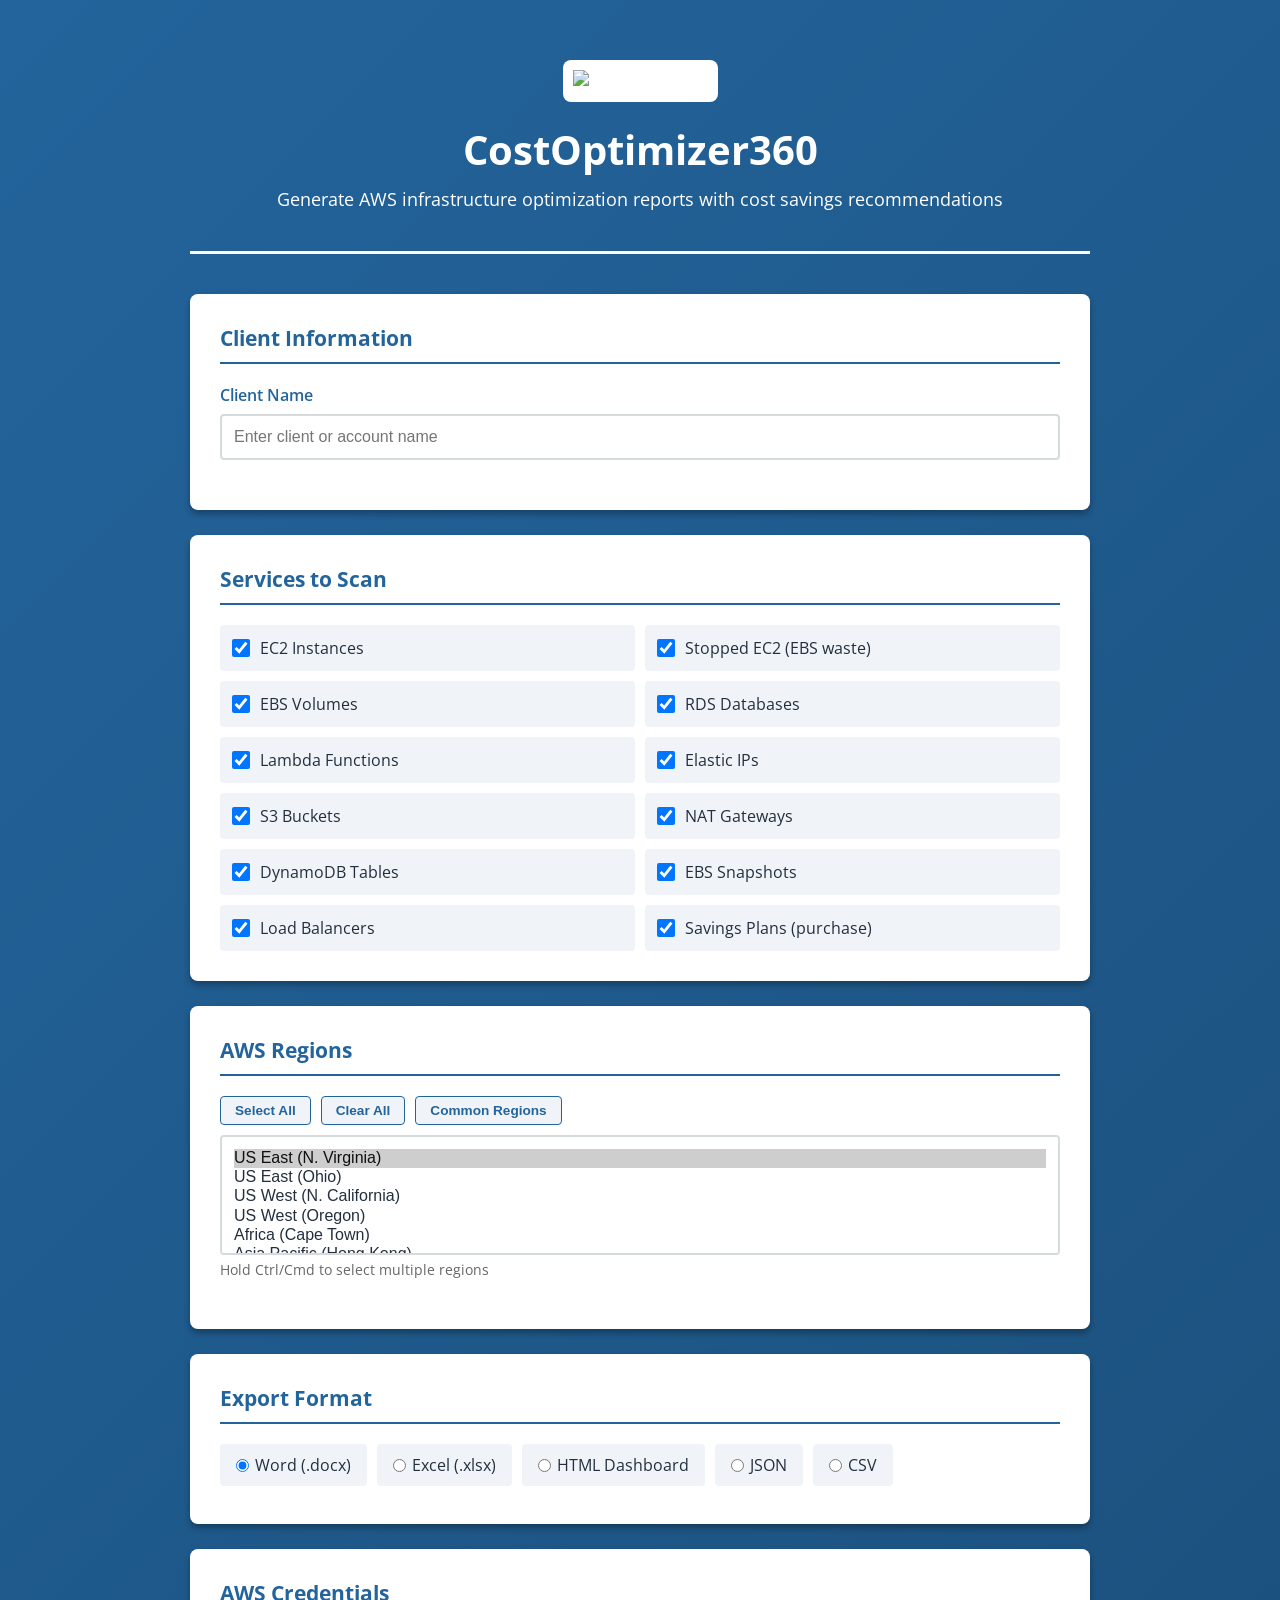
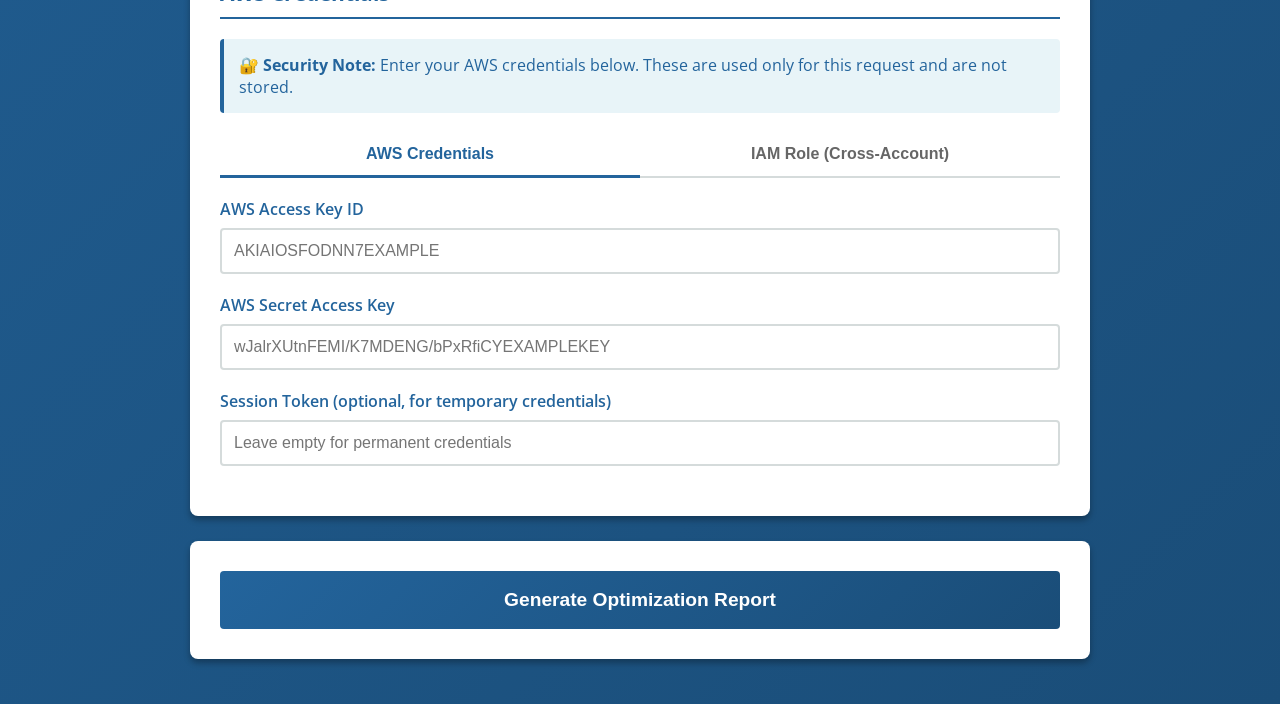
==== commit e8f66d7b: "v2: accuracy fixes, new scanners, interactive dashboard Accuracy: - Fix inverted Compute Optimizer o" ====
--- a/frontend/index.html
+++ b/frontend/index.html
@@ -5,6 +5,8 @@
     <meta name="viewport" content="width=device-width, initial-scale=1.0">
     <title>CostOptimizer360</title>
     <link href="https://fonts.googleapis.com/css2?family=Amazon+Ember:wght@400;700&family=Open+Sans:wght@400;600&display=swap" rel="stylesheet">
+    <link href="dashboard.css" rel="stylesheet">
+    <script src="https://cdn.jsdelivr.net/npm/chart.js@4.4.1/dist/chart.umd.min.js" integrity="sha384-9nhczxUqK87bcKHh20fSQcTGD4qq5GhayNYSYWqwBkINBhOfQLg/P5HG5lF1urn4" crossorigin="anonymous" referrerpolicy="no-referrer"></script>
     <style>
         * {
             margin: 0;
@@ -397,6 +399,18 @@
                 <div class="checkbox-item">
                     <input type="checkbox" id="dynamodb" value="dynamodb" checked>
                     <label for="dynamodb">DynamoDB Tables</label>
+                </div>
+                <div class="checkbox-item">
+                    <input type="checkbox" id="ebs_snapshot" value="ebs_snapshot" checked>
+                    <label for="ebs_snapshot">EBS Snapshots</label>
+                </div>
+                <div class="checkbox-item">
+                    <input type="checkbox" id="elb" value="elb" checked>
+                    <label for="elb">Load Balancers</label>
+                </div>
+                <div class="checkbox-item">
+                    <input type="checkbox" id="commitments" value="commitments" checked>
+                    <label for="commitments">Savings Plans (purchase)</label>
                 </div>
             </div>
         </div>
@@ -448,6 +462,8 @@
             <h3>Export Format</h3>
             <div class="export-group">
                 <label><input type="radio" name="exportFormat" value="docx" checked> Word (.docx)</label>
+                <label><input type="radio" name="exportFormat" value="xlsx"> Excel (.xlsx)</label>
+                <label><input type="radio" name="exportFormat" value="html"> HTML Dashboard</label>
                 <label><input type="radio" name="exportFormat" value="json"> JSON</label>
                 <label><input type="radio" name="exportFormat" value="csv"> CSV</label>
             </div>
@@ -482,8 +498,13 @@
             <div id="roleTab" class="tab-content">
                 <div class="form-group">
                     <label>Role ARN</label>
-                    <input type="text" id="roleArn" placeholder="arn:aws:iam::123456789012:role/CostOptimizer360Role">
+                    <input type="text" id="roleArn" placeholder="arn:aws:iam::123456789012:role/CostOptimizer360CrossAccountRole">
                     <p class="small-text">Lambda will assume this role to scan your infrastructure</p>
+                </div>
+                <div class="form-group">
+                    <label>External ID (optional)</label>
+                    <input type="text" id="externalId" placeholder="CostOptimizer360">
+                    <p class="small-text">Must match the ExternalId configured on the target role's trust policy</p>
                 </div>
             </div>
         </div>
@@ -501,6 +522,11 @@
         </div>
     </div>
 
+    <div id="dashboardWrap" style="display:none; max-width:1200px; margin:24px auto 40px; padding:0 20px;">
+        <div class="co-dash" id="dashboard"></div>
+    </div>
+
+    <script src="dashboard.js"></script>
     <script>
         const API_ENDPOINT = 'API_GATEWAY_URL_PLACEHOLDER';
         
@@ -538,8 +564,9 @@
         let progressTimer = null;
         const serviceLabels = {
             ec2: 'EC2 Instances', stopped_ec2: 'Stopped EC2 Instances', ebs: 'EBS Volumes',
-            rds: 'RDS Databases', lambda: 'Lambda Functions', eip: 'Elastic IPs',
-            s3: 'S3 Buckets', natgateway: 'NAT Gateways', dynamodb: 'DynamoDB Tables'
+            ebs_snapshot: 'EBS Snapshots', rds: 'RDS Databases', lambda: 'Lambda Functions',
+            eip: 'Elastic IPs / Public IPv4', s3: 'S3 Buckets', natgateway: 'NAT Gateways',
+            dynamodb: 'DynamoDB Tables', elb: 'Load Balancers', commitments: 'Savings Plans'
         };
 
         function startSimulatedProgress(services, regionCount) {
@@ -652,6 +679,10 @@
                     return;
                 }
                 requestBody.roleArn = roleArn;
+                const externalId = document.getElementById('externalId').value.trim();
+                if (externalId) {
+                    requestBody.externalId = externalId;
+                }
             }
             
             // Start simulated progress
@@ -659,10 +690,10 @@
 
             try {
                 const endpoint = API_ENDPOINT;
-                if (!endpoint || endpoint === 'API_GATEWAY_URL_PLACEHOLDER') {
+                if (!endpoint || !endpoint.startsWith('http')) {
                     clearInterval(progressTimer);
                     status.className = 'status error';
-                    status.textContent = 'Error: API endpoint not configured. Please deploy the backend first or update the API_GATEWAY_URL_PLACEHOLDER.';
+                    status.textContent = 'Error: API endpoint not configured. Please deploy the backend first.';
                     progressContainer.style.display = 'none';
                     generateBtn.disabled = false;
                     return;
@@ -720,7 +751,7 @@
             if (data.totalMonthlySavings !== undefined) {
                 let countsHtml = '';
                 if (data.recommendationCounts) {
-                    const labels = {ec2: 'EC2', stopped_ec2: 'Stopped EC2', ebs: 'EBS', rds: 'RDS', lambda: 'Lambda', eip: 'EIP', s3: 'S3', natgateway: 'NAT Gateway', dynamodb: 'DynamoDB'};
+                    const labels = {ec2: 'EC2', stopped_ec2: 'Stopped EC2', ebs: 'EBS', ebs_snapshot: 'EBS Snapshots', rds: 'RDS', lambda: 'Lambda', eip: 'EIP', s3: 'S3', natgateway: 'NAT Gateway', dynamodb: 'DynamoDB', elb: 'Load Balancers', savings_plan: 'Savings Plans'};
                     for (const [key, count] of Object.entries(data.recommendationCounts)) {
                         if (count > 0) {
                             countsHtml += `<div>${labels[key] || key}: ${count} recommendation(s)</div>`;
@@ -747,6 +778,18 @@
                     </div>`;
                 savingsSummary.style.display = 'block';
             }
+
+            // Render the interactive dashboard from the full recommendations payload.
+            if (data.recommendations && window.CostOpt360) {
+                try {
+                    CostOpt360.renderDashboard(data, 'dashboard');
+                    const wrap = document.getElementById('dashboardWrap');
+                    wrap.style.display = 'block';
+                    wrap.scrollIntoView({ behavior: 'smooth' });
+                } catch (e) {
+                    console.error('Dashboard render failed:', e);
+                }
+            }
         }
 
         function getMimeType(filename) {
--- a/frontend/dashboard.css
+++ b/frontend/dashboard.css
@@ -0,0 +1,41 @@
+
+.co-dash { --brand:#23649c; --brand-dark:#1a4d78; --ink:#20303f; --muted:#64748b;
+  --good:#0f7b3f; --warn:#b45309; --bad:#b91c1c; --card:#ffffff; --line:#e2e8f0;
+  color:var(--ink); font-family:'Open Sans','Amazon Ember',Arial,sans-serif; }
+.co-dash *{box-sizing:border-box;}
+.co-kpis{display:grid;grid-template-columns:repeat(auto-fit,minmax(180px,1fr));gap:14px;margin-bottom:22px;}
+.co-kpi{background:var(--card);border:1px solid var(--line);border-radius:12px;padding:18px 20px;
+  box-shadow:0 1px 3px rgba(15,23,42,.06);}
+.co-kpi .v{font-size:1.7rem;font-weight:700;line-height:1.1;}
+.co-kpi .l{font-size:.8rem;color:var(--muted);margin-top:6px;text-transform:uppercase;letter-spacing:.04em;}
+.co-kpi.good .v{color:var(--good);} .co-kpi.brand .v{color:var(--brand);}
+.co-kpi.warn .v{color:var(--warn);} .co-kpi.bad .v{color:var(--bad);}
+.co-charts{display:grid;grid-template-columns:repeat(auto-fit,minmax(300px,1fr));gap:18px;margin-bottom:24px;}
+.co-chartcard{background:var(--card);border:1px solid var(--line);border-radius:12px;padding:16px;
+  box-shadow:0 1px 3px rgba(15,23,42,.06);}
+.co-chartcard h4{margin:0 0 12px;font-size:.95rem;color:var(--brand-dark);}
+.co-chartcard .cwrap{position:relative;height:240px;}
+.co-controls{display:flex;flex-wrap:wrap;gap:10px;align-items:center;margin-bottom:14px;}
+.co-controls input,.co-controls select{padding:9px 12px;border:1px solid var(--line);border-radius:8px;
+  font-size:.9rem;background:#fff;color:var(--ink);}
+.co-controls input[type=search]{flex:1;min-width:200px;}
+.co-tablewrap{background:var(--card);border:1px solid var(--line);border-radius:12px;overflow:hidden;
+  box-shadow:0 1px 3px rgba(15,23,42,.06);}
+.co-table{width:100%;border-collapse:collapse;font-size:.86rem;}
+.co-table th{background:#f1f5f9;text-align:left;padding:11px 12px;font-weight:700;color:var(--brand-dark);
+  cursor:pointer;white-space:nowrap;border-bottom:1px solid var(--line);user-select:none;}
+.co-table th:hover{background:#e2e8f0;}
+.co-table td{padding:10px 12px;border-bottom:1px solid var(--line);vertical-align:top;}
+.co-table tr.co-row:hover{background:#f8fafc;cursor:pointer;}
+.co-table tr.co-detail td{background:#f8fafc;color:var(--muted);font-size:.82rem;}
+.co-table tr.co-detail pre{background:#0f172a;color:#e2e8f0;padding:12px;border-radius:8px;overflow:auto;
+  font-size:.8rem;white-space:pre-wrap;word-break:break-word;margin:8px 0 0;}
+.co-money{font-weight:700;color:var(--good);white-space:nowrap;}
+.co-pill{display:inline-block;padding:2px 9px;border-radius:999px;font-size:.72rem;font-weight:700;}
+.co-pill.High,.co-pill.h{background:#fee2e2;color:#991b1b;}
+.co-pill.Medium,.co-pill.m{background:#fef3c7;color:#92400e;}
+.co-pill.Low,.co-pill.l{background:#dcfce7;color:#166534;}
+.co-pill.qw{background:#dbeafe;color:#1e40af;}
+.co-empty{padding:40px;text-align:center;color:var(--muted);}
+.co-sec-title{font-size:1.05rem;color:var(--brand-dark);font-weight:700;margin:4px 0 12px;}
+@media print{.co-controls{display:none;} .co-table tr.co-detail{display:table-row!important;}}
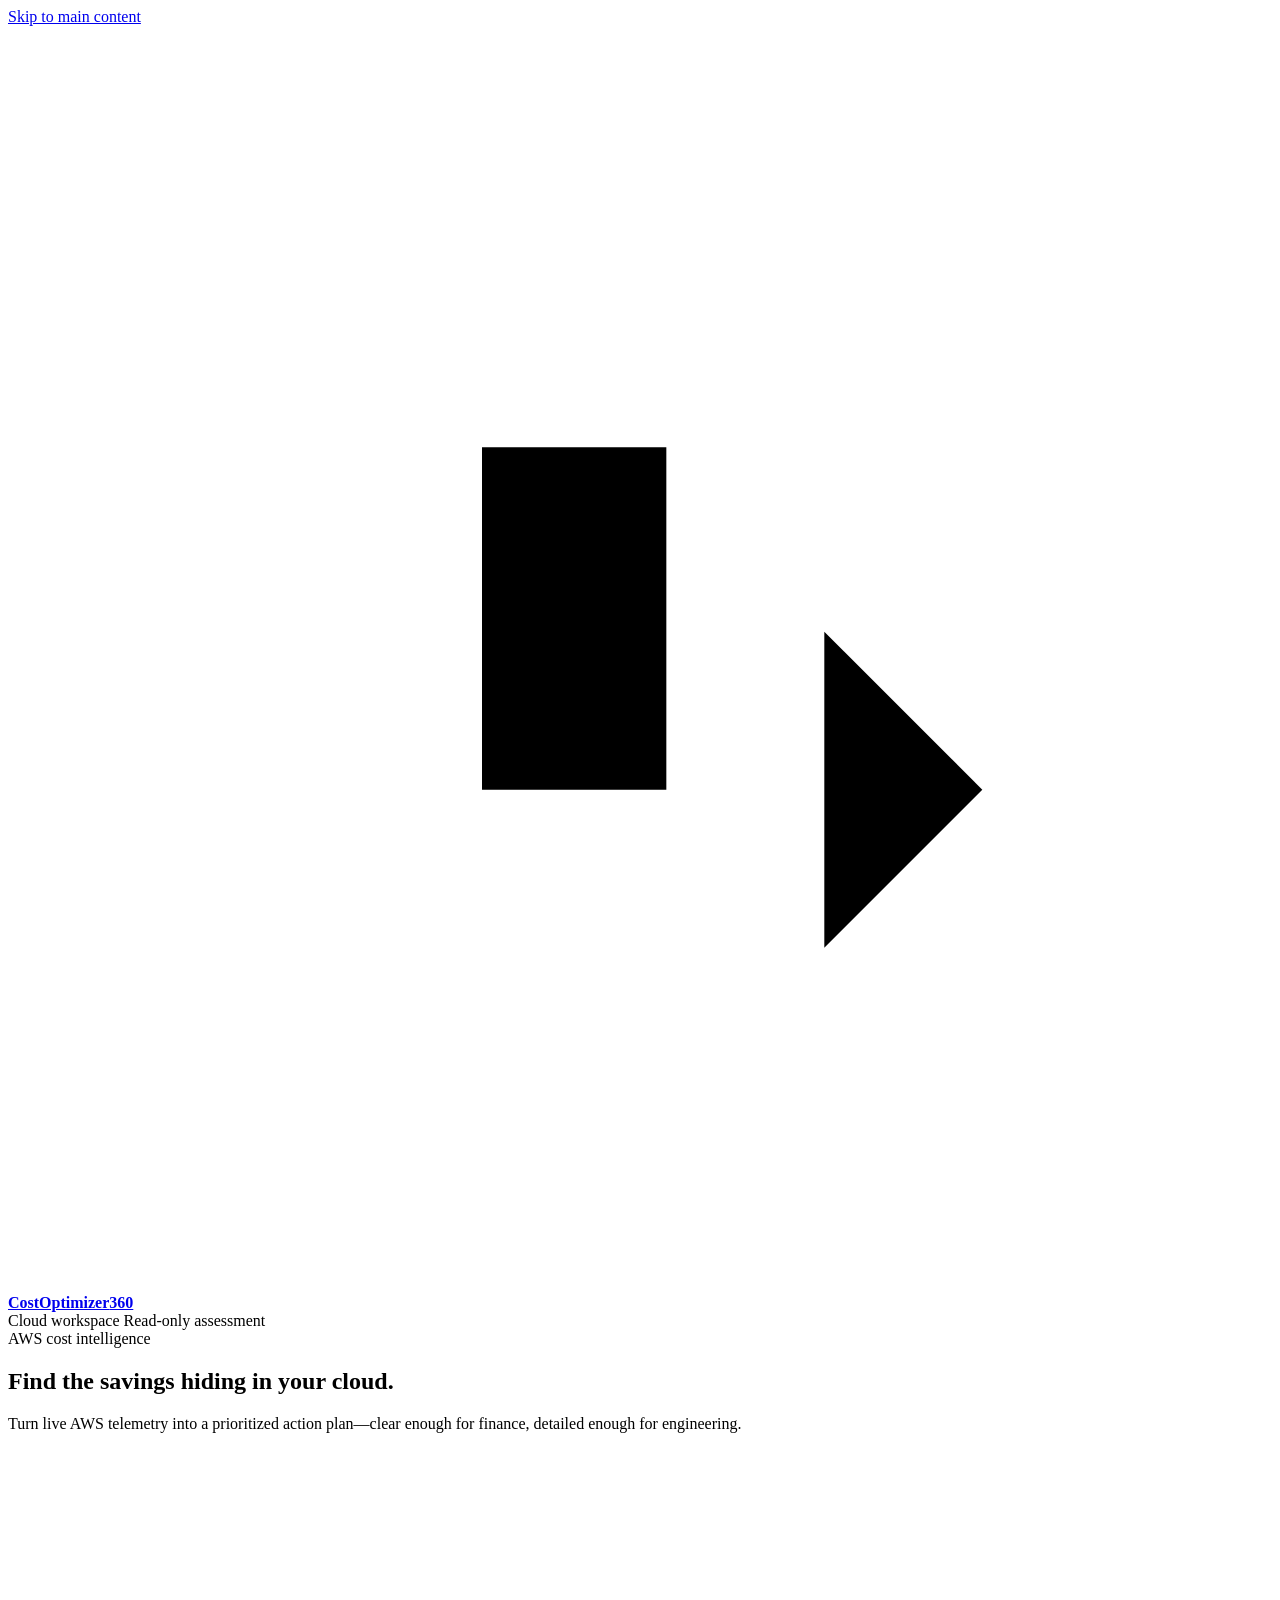
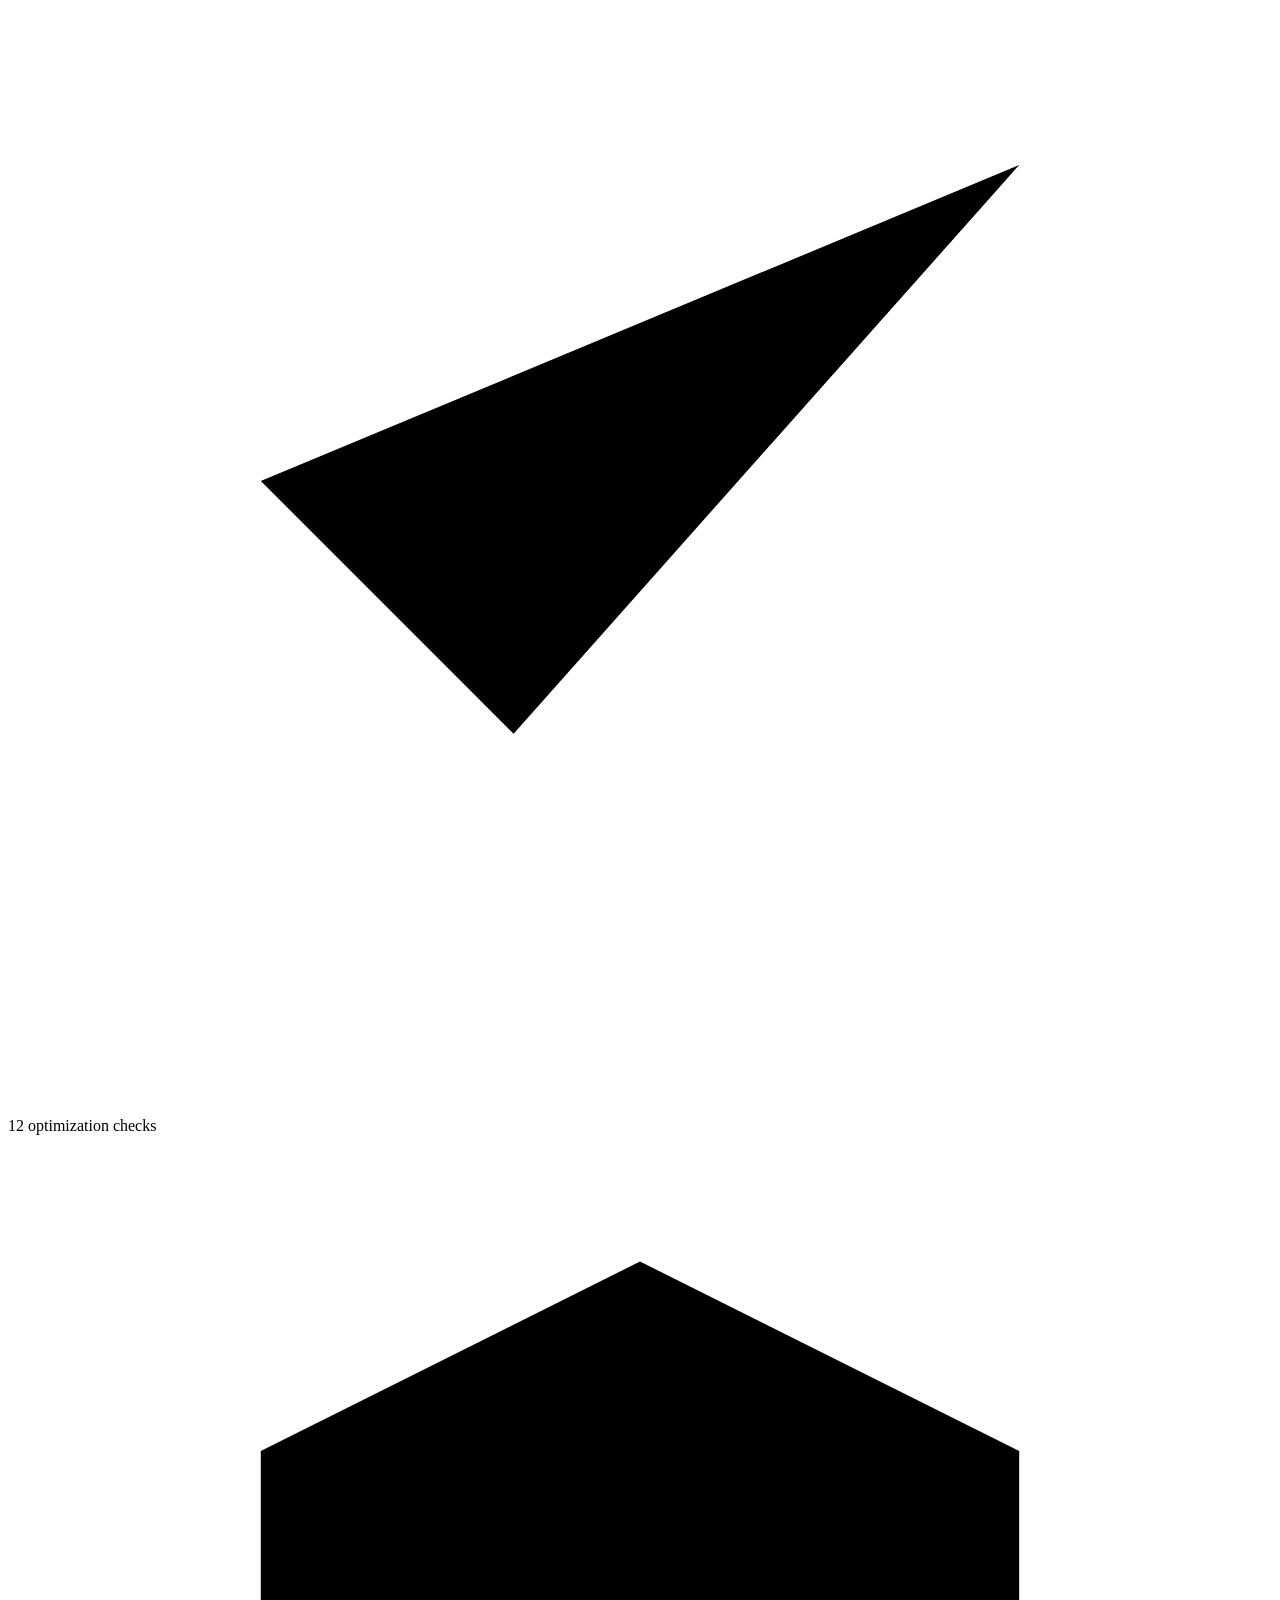
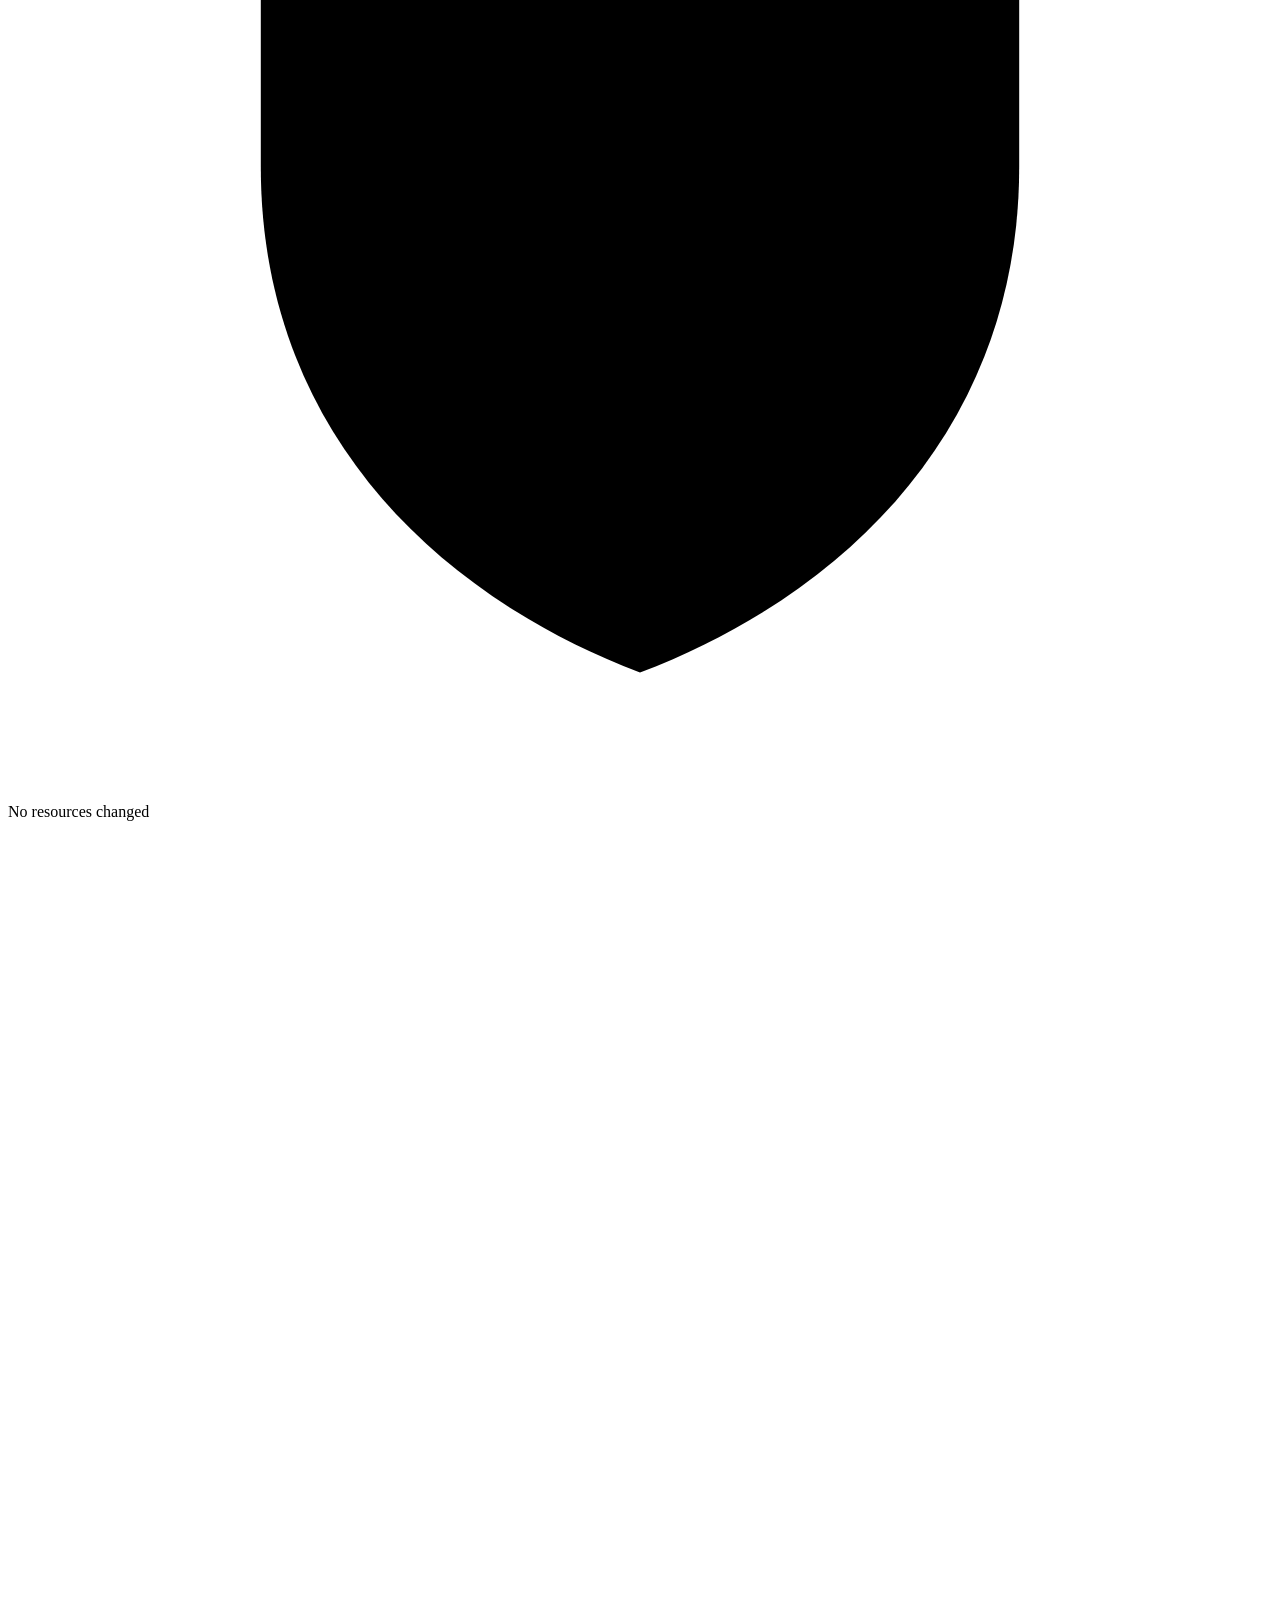
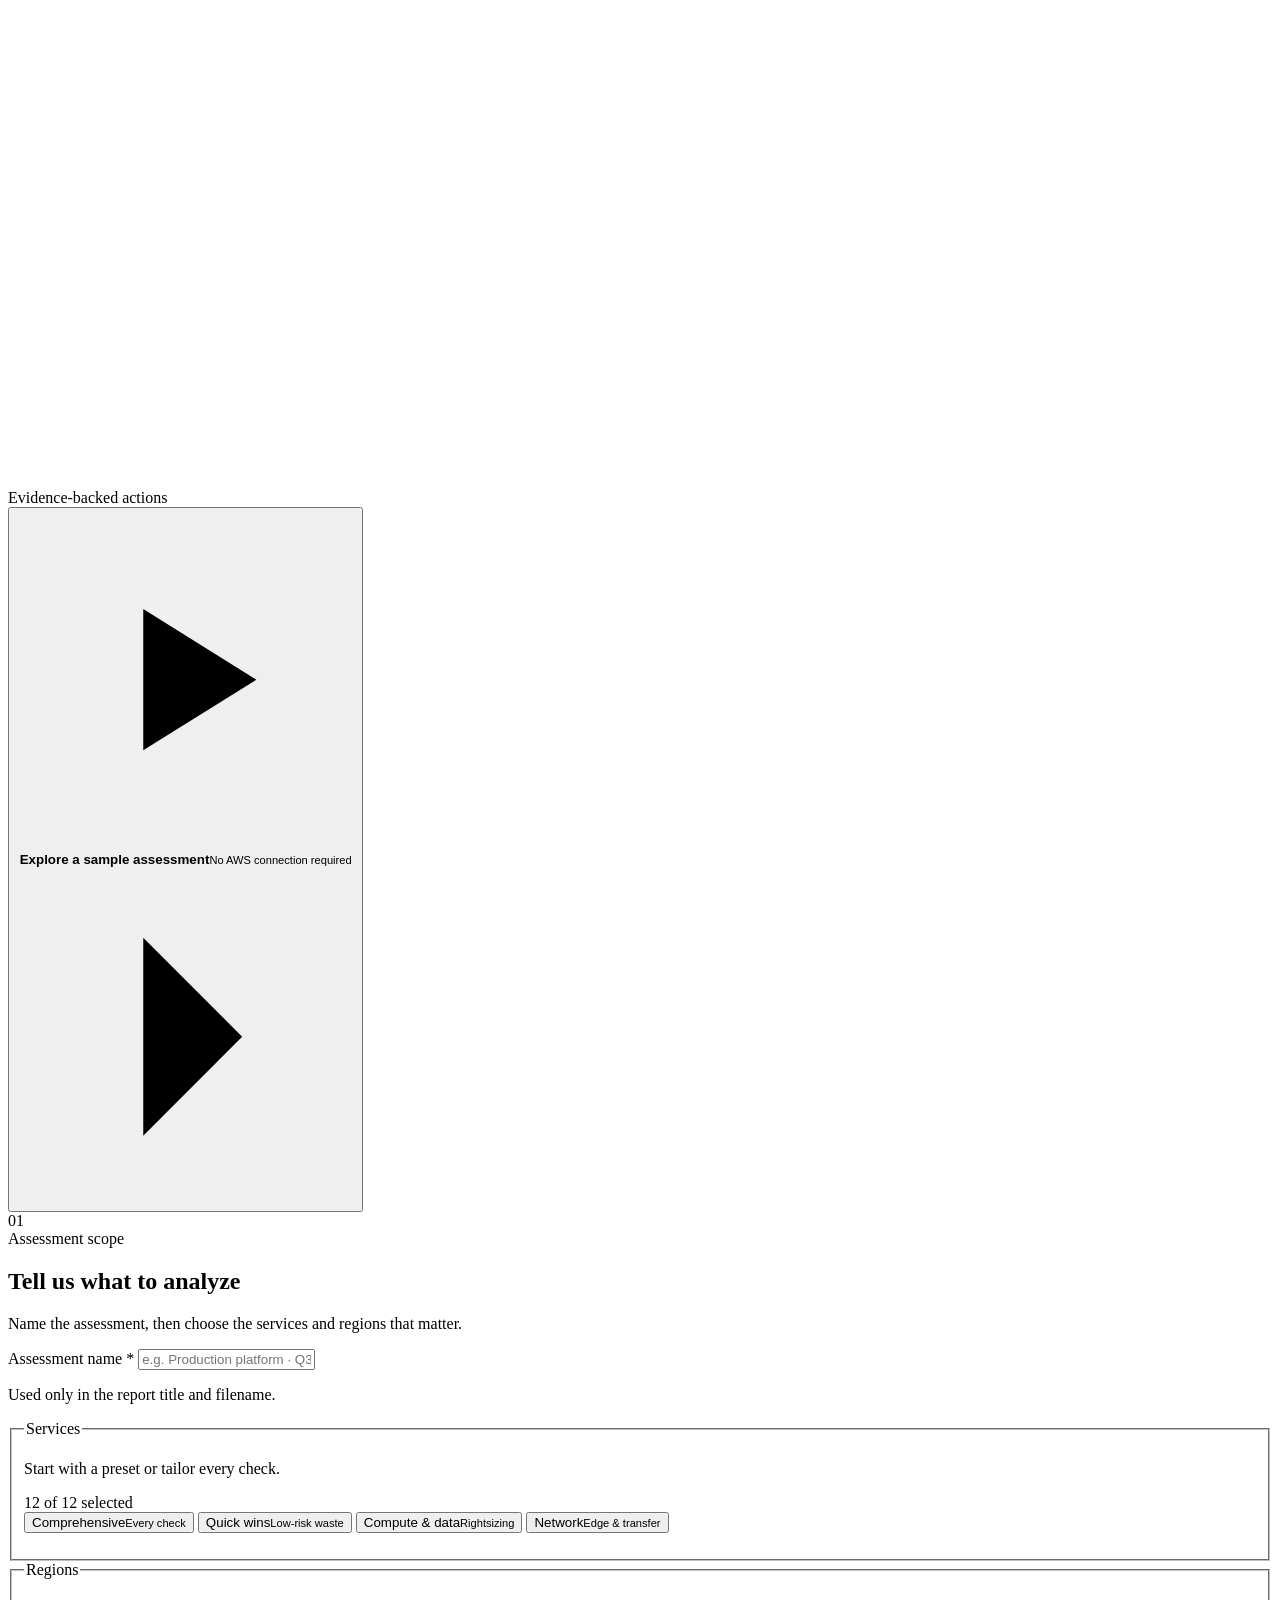
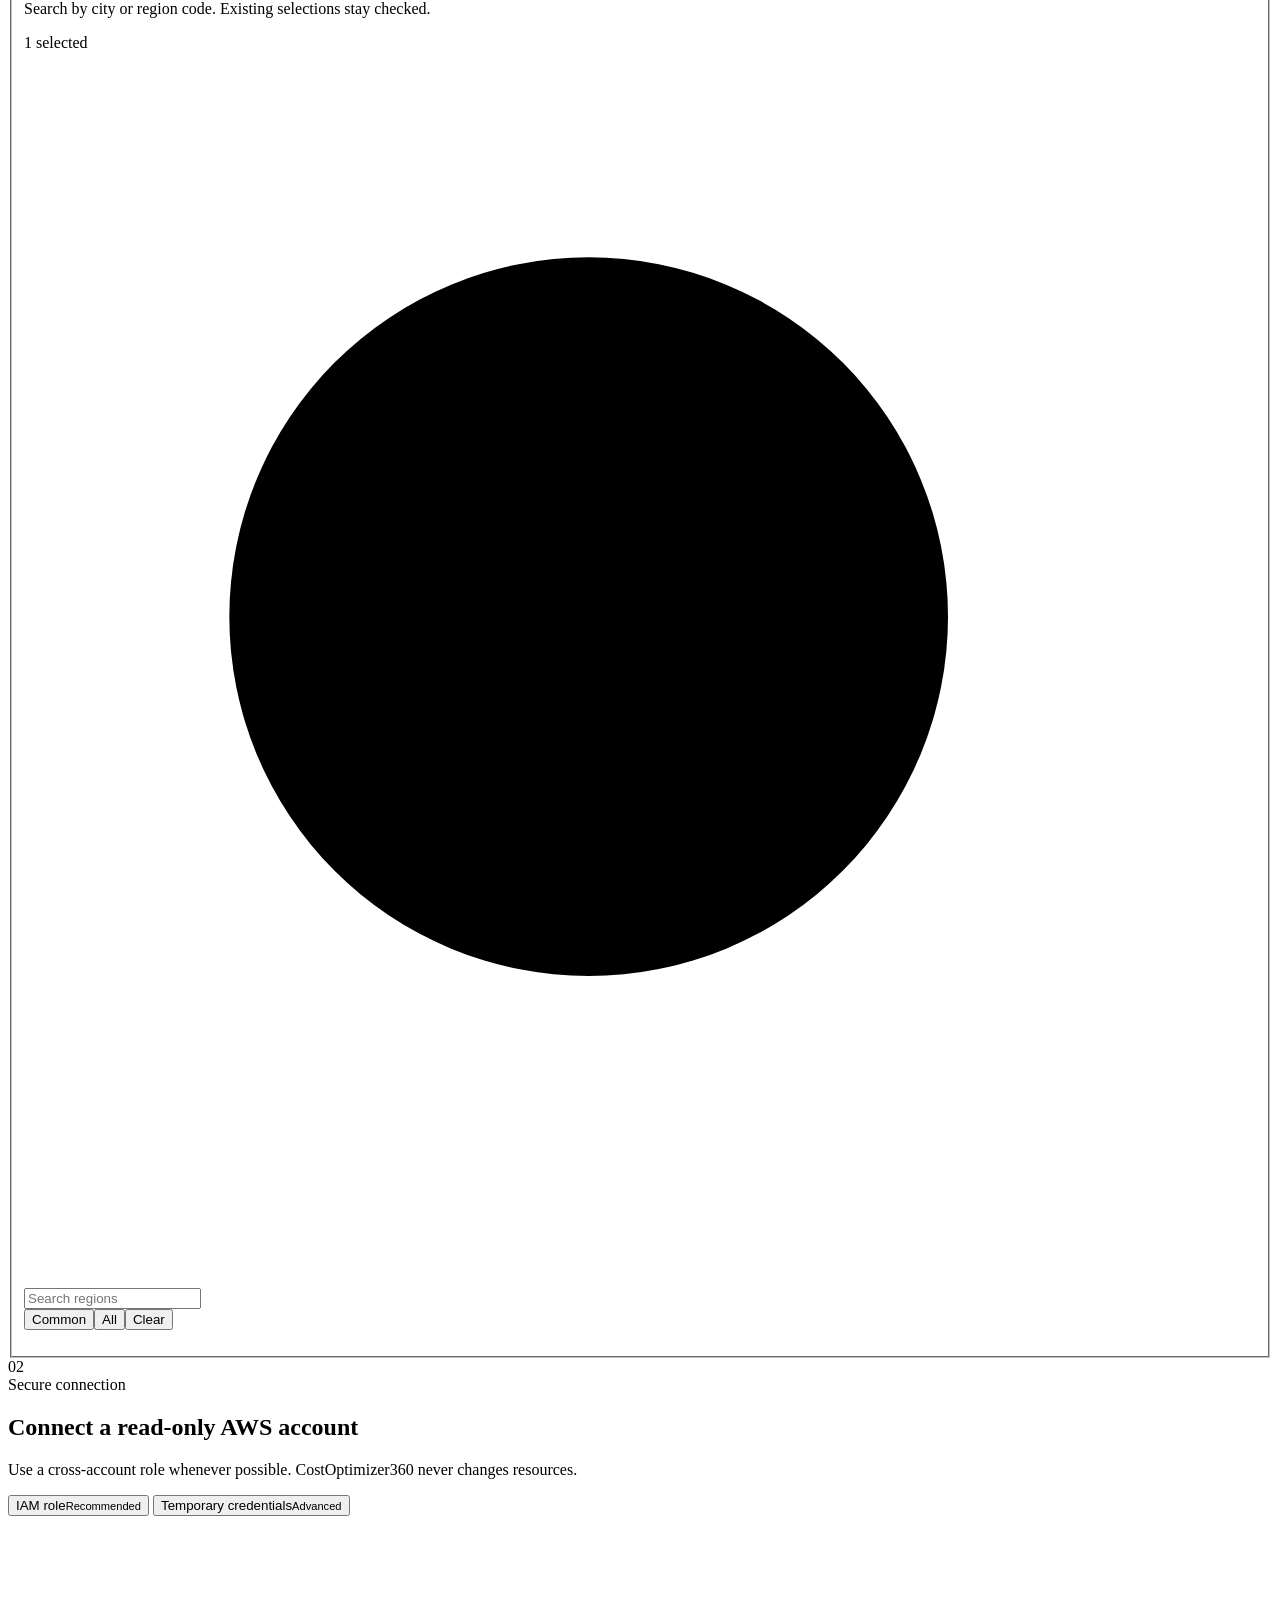
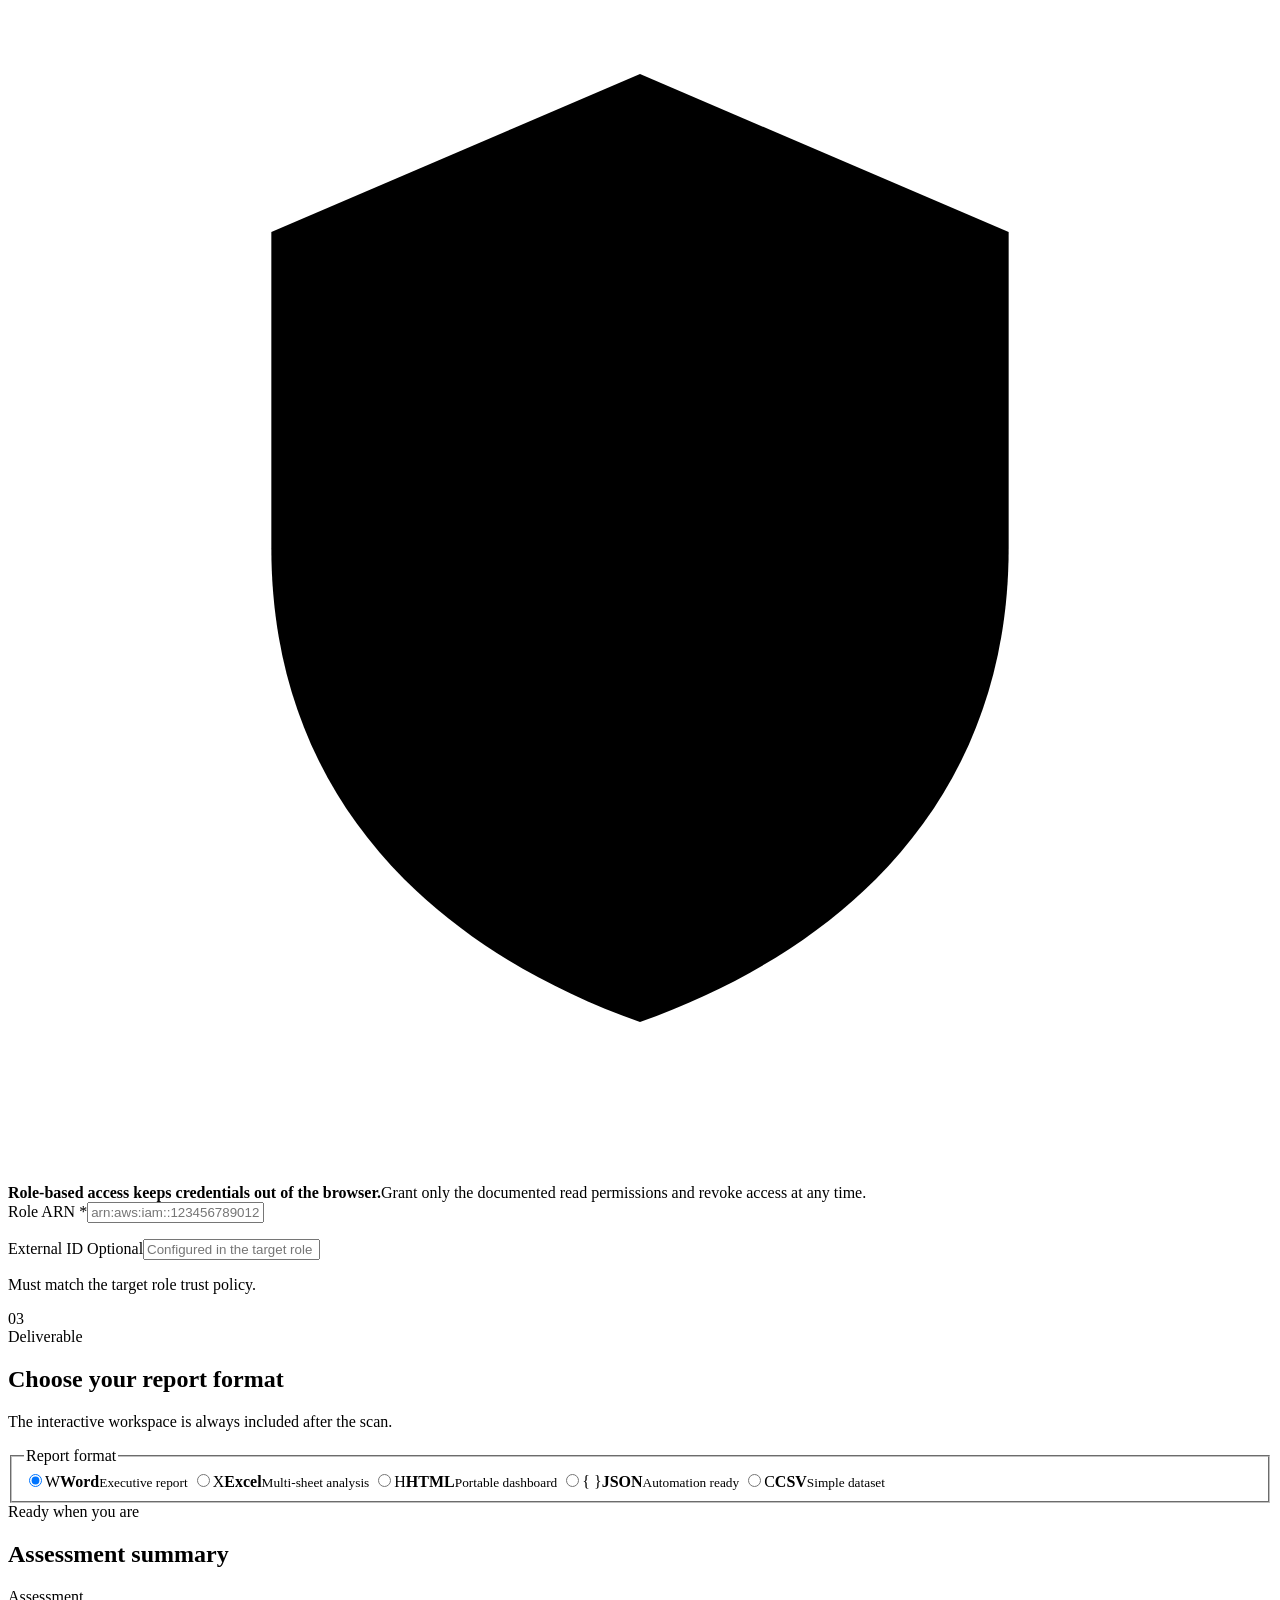
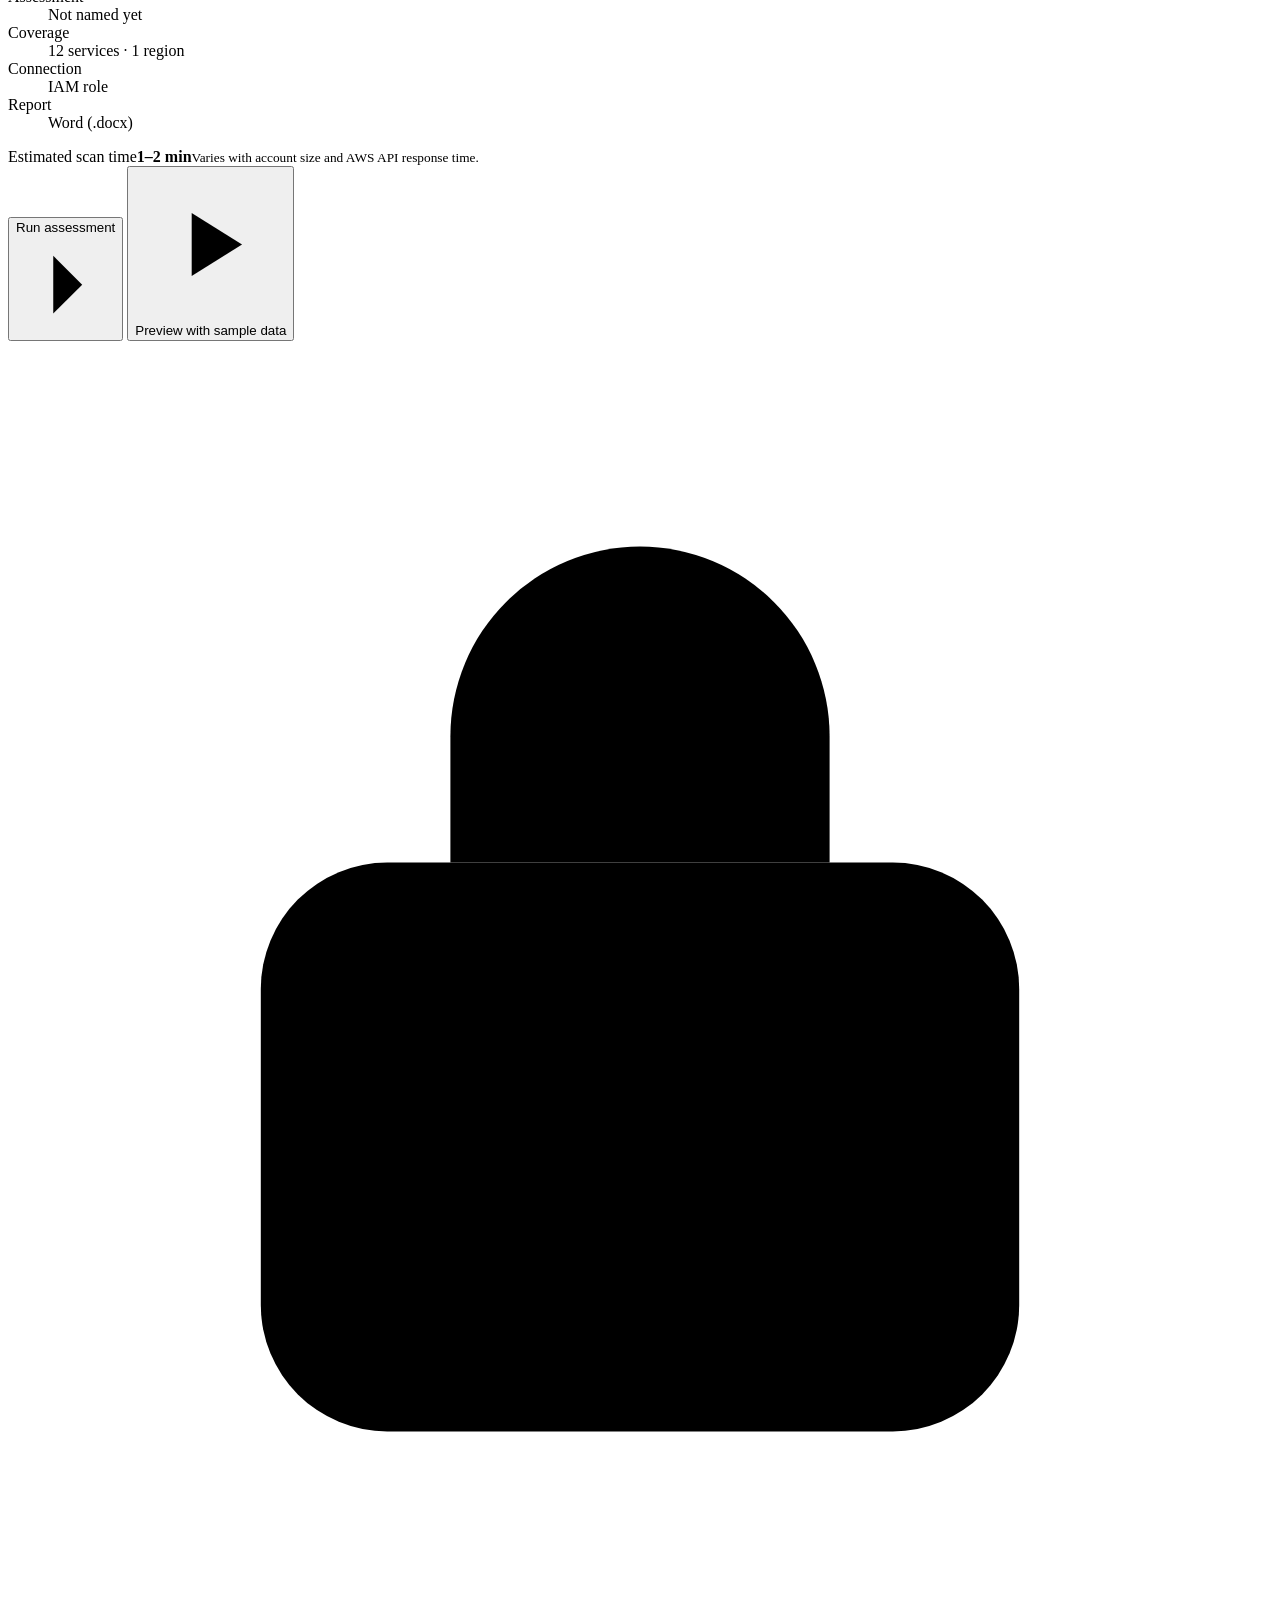
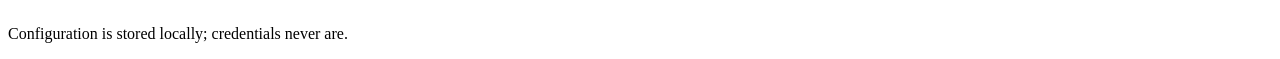
==== commit 597207a0: "Redesign UI/UX into a unified FinOps workspace - Add canonical shared assets (lambda/web/app.{css,js" ====
--- a/frontend/index.html
+++ b/frontend/index.html
@@ -1,811 +1,182 @@
-<!DOCTYPE html>
-<html lang="en">
+<!doctype html>
+<html lang="en" data-runtime="cloud">
 <head>
-    <meta charset="UTF-8">
-    <meta name="viewport" content="width=device-width, initial-scale=1.0">
-    <title>CostOptimizer360</title>
-    <link href="https://fonts.googleapis.com/css2?family=Amazon+Ember:wght@400;700&family=Open+Sans:wght@400;600&display=swap" rel="stylesheet">
-    <link href="dashboard.css" rel="stylesheet">
-    <script src="https://cdn.jsdelivr.net/npm/chart.js@4.4.1/dist/chart.umd.min.js" integrity="sha384-9nhczxUqK87bcKHh20fSQcTGD4qq5GhayNYSYWqwBkINBhOfQLg/P5HG5lF1urn4" crossorigin="anonymous" referrerpolicy="no-referrer"></script>
-    <style>
-        * {
-            margin: 0;
-            padding: 0;
-            box-sizing: border-box;
-        }
-
-        html {
-            overscroll-behavior: none;
-        }
-        
-        body {
-            font-family: 'Open Sans', 'Amazon Ember', Arial, sans-serif;
-            background: linear-gradient(135deg, #23649c 0%, #1a4d78 100%);
-            color: #FFFFFF;
-            min-height: 100vh;
-            padding: 20px;
-            overscroll-behavior: none;
-        }
-        
-        .container {
-            max-width: 900px;
-            margin: 0 auto;
-        }
-        
-        .header {
-            text-align: center;
-            padding: 40px 0;
-            border-bottom: 3px solid #FFFFFF;
-            margin-bottom: 40px;
-        }
-
-        .logo {
-            max-width: 200px;
-            margin-bottom: 20px;
-            background: white;
-            padding: 10px;
-            border-radius: 8px;
-        }
-        
-        .header h1 {
-            font-size: 2.5rem;
-            font-weight: 700;
-            color: #FFFFFF;
-            margin-bottom: 10px;
-        }
-        
-        .header p {
-            color: #FFFFFF;
-            font-size: 1.1rem;
-        }
-        
-        .card {
-            background: #FFFFFF;
-            border-radius: 8px;
-            padding: 30px;
-            margin-bottom: 25px;
-            box-shadow: 0 4px 6px rgba(0, 0, 0, 0.3);
-            color: #23649c;
-        }
-        
-        .card h3 {
-            color: #23649c;
-            font-size: 1.3rem;
-            margin-bottom: 20px;
-            padding-bottom: 10px;
-            border-bottom: 2px solid #23649c;
-        }
-        
-        .form-group {
-            margin-bottom: 20px;
-        }
-        
-        label {
-            display: block;
-            margin-bottom: 8px;
-            font-weight: 600;
-            color: #23649c;
-        }
-        
-        input, select {
-            width: 100%;
-            padding: 12px;
-            border: 2px solid #D5DBDB;
-            border-radius: 4px;
-            font-size: 1rem;
-            transition: border-color 0.3s;
-            background: #FFFFFF;
-            color: #232F3E;
-        }
-        
-        input:focus, select:focus {
-            outline: none;
-            border-color: #23649c;
-        }
-        
-        .tabs {
-            display: flex;
-            margin-bottom: 20px;
-            border-bottom: 2px solid #D5DBDB;
-        }
-        
-        .tab {
-            flex: 1;
-            padding: 12px 20px;
-            text-align: center;
-            cursor: pointer;
-            border: none;
-            background: none;
-            color: #666;
-            font-size: 1rem;
-            font-weight: 600;
-            border-bottom: 3px solid transparent;
-            margin-bottom: -2px;
-            transition: all 0.3s;
-        }
-        
-        .tab:hover {
-            color: #23649c;
-        }
-        
-        .tab.active {
-            color: #23649c;
-            border-bottom-color: #23649c;
-        }
-        
-        .tab-content {
-            display: none;
-        }
-        
-        .tab-content.active {
-            display: block;
-        }
-        
-        .checkbox-group {
-            display: grid;
-            grid-template-columns: repeat(2, 1fr);
-            gap: 10px;
-            margin-top: 10px;
-        }
-        
-        .checkbox-item {
-            display: flex;
-            align-items: center;
-            padding: 12px;
-            background: #f0f4f8;
-            border-radius: 4px;
-            cursor: pointer;
-            transition: background 0.3s;
-        }
-        
-        .checkbox-item:hover {
-            background: #e0e8f0;
-        }
-        
-        .checkbox-item input[type="checkbox"] {
-            margin-right: 10px;
-            cursor: pointer;
-            width: 18px;
-            height: 18px;
-        }
-        
-        .checkbox-item label {
-            margin: 0;
-            cursor: pointer;
-            font-weight: normal;
-            color: #232F3E;
-        }
-
-        select[multiple] {
-            height: auto;
-            min-height: 120px;
-        }
-
-        .region-controls {
-            display: flex;
-            gap: 10px;
-            margin-bottom: 10px;
-        }
-
-        .region-controls button {
-            padding: 6px 14px;
-            border: 1px solid #23649c;
-            background: #f0f4f8;
-            color: #23649c;
-            border-radius: 4px;
-            cursor: pointer;
-            font-size: 0.85rem;
-            font-weight: 600;
-        }
-
-        .region-controls button:hover {
-            background: #23649c;
-            color: white;
-        }
-
-        .export-group {
-            display: flex;
-            gap: 10px;
-            margin-top: 10px;
-        }
-
-        .export-group label {
-            display: flex;
-            align-items: center;
-            gap: 6px;
-            padding: 10px 16px;
-            background: #f0f4f8;
-            border-radius: 4px;
-            cursor: pointer;
-            font-weight: normal;
-            color: #232F3E;
-        }
-
-        .export-group input[type="radio"] {
-            width: auto;
-        }
-        
-        .btn {
-            background: #23649c;
-            color: #FFFFFF;
-            border: none;
-            padding: 14px 28px;
-            border-radius: 4px;
-            font-size: 1rem;
-            font-weight: 600;
-            cursor: pointer;
-            transition: all 0.3s;
-        }
-        
-        .btn:hover {
-            background: #1a4d78;
-            transform: translateY(-2px);
-            box-shadow: 0 4px 8px rgba(35, 100, 156, 0.3);
-        }
-        
-        .btn:disabled {
-            background: #ccc;
-            cursor: not-allowed;
-            transform: none;
-            box-shadow: none;
-        }
-        
-        .btn-generate {
-            width: 100%;
-            padding: 18px;
-            font-size: 1.2rem;
-            background: linear-gradient(135deg, #23649c 0%, #1a4d78 100%);
-        }
-        
-        .status {
-            margin-top: 20px;
-            padding: 15px;
-            border-radius: 4px;
-            text-align: center;
-            font-weight: 600;
-        }
-        
-        .status.success {
-            background: #D5F4E6;
-            color: #0F5132;
-            border: 2px solid #0F5132;
-        }
-        
-        .status.error {
-            background: #F8D7DA;
-            color: #842029;
-            border: 2px solid #842029;
-        }
-        
-        .status.loading {
-            background: #FFF3CD;
-            color: #664D03;
-            border: 2px solid #664D03;
-        }
-        
-        .info-box {
-            background: #E8F4F8;
-            border-left: 4px solid #23649c;
-            padding: 15px;
-            margin-bottom: 20px;
-            border-radius: 4px;
-            color: #23649c;
-        }
-        
-        .info-box strong {
-            color: #23649c;
-        }
-
-        .small-text {
-            font-size: 0.85rem;
-            color: #666;
-            margin-top: 5px;
-        }
-
-        .progress-bar-container {
-            width: 100%;
-            background: #e0e0e0;
-            border-radius: 4px;
-            margin-top: 10px;
-            overflow: hidden;
-        }
-
-        .progress-bar {
-            height: 24px;
-            background: linear-gradient(135deg, #23649c 0%, #1a4d78 100%);
-            border-radius: 4px;
-            transition: width 0.5s ease;
-            display: flex;
-            align-items: center;
-            justify-content: center;
-            color: white;
-            font-size: 0.8rem;
-            font-weight: 600;
-            min-width: 30px;
-        }
-
-        .savings-summary {
-            margin-top: 15px;
-            padding: 15px;
-            background: #D5F4E6;
-            border-radius: 4px;
-            color: #0F5132;
-        }
-
-        .savings-summary .amount {
-            font-size: 1.3rem;
-            font-weight: 700;
-        }
-
-        .savings-grid {
-            display: grid;
-            grid-template-columns: 1fr 1fr;
-            gap: 10px;
-            margin-top: 10px;
-        }
-    </style>
+    <meta charset="utf-8">
+    <meta name="viewport" content="width=device-width, initial-scale=1">
+    <meta name="theme-color" content="#071a2b">
+    <meta name="description" content="CostOptimizer360 turns AWS usage data into a prioritized, evidence-backed cost optimization plan.">
+    <title>CostOptimizer360 · AWS FinOps workspace</title>
+    <link rel="icon" href="data:image/svg+xml,%3Csvg xmlns='http://www.w3.org/2000/svg' viewBox='0 0 64 64'%3E%3Crect width='64' height='64' rx='16' fill='%230b6bcb'/%3E%3Cpath d='M17 39h9V22h8v17h13' fill='none' stroke='white' stroke-width='6' stroke-linecap='round' stroke-linejoin='round'/%3E%3Cpath d='m39 30 8 9-8 9' fill='none' stroke='%236ee7c7' stroke-width='5' stroke-linecap='round' stroke-linejoin='round'/%3E%3C/svg%3E">
+    <link rel="stylesheet" href="assets/app.css">
+    <link rel="stylesheet" href="assets/dashboard.css">
 </head>
 <body>
-    <div class="container">
-        <div class="header">
-            <img src="https://apn-portal.my.salesforce.com/servlet/servlet.ImageServer?id=0150L00000AUiBnQAL&oid=00DE0000000c48tMAA" alt="CloudThat Logo" class="logo">
-            <h1>CostOptimizer360</h1>
-            <p>Generate AWS infrastructure optimization reports with cost savings recommendations</p>
-        </div>
-        
-        <div class="card">
-            <h3>Client Information</h3>
-            <div class="form-group">
-                <label>Client Name</label>
-                <input type="text" id="clientName" placeholder="Enter client or account name" required>
+    <a class="skip-link" href="#mainContent">Skip to main content</a>
+    <header class="app-header">
+        <div class="header-inner">
+            <a class="brand" href="#" aria-label="CostOptimizer360 home">
+                <span class="brand-mark" aria-hidden="true">
+                    <svg viewBox="0 0 48 48"><path d="M11 29h7V16h7v13h12"/><path class="mark-accent" d="m31 23 6 6-6 6"/></svg>
+                </span>
+                <span class="brand-copy"><strong>CostOptimizer</strong><b>360</b></span>
+            </a>
+            <div class="header-meta">
+                <span class="mode-badge" id="modeBadge">Cloud workspace</span>
+                <span class="trust-badge"><span class="status-dot" aria-hidden="true"></span>Read-only assessment</span>
             </div>
         </div>
+    </header>
 
-        <div class="card">
-            <h3>Services to Scan</h3>
-            <div class="checkbox-group">
-                <div class="checkbox-item">
-                    <input type="checkbox" id="ec2" value="ec2" checked>
-                    <label for="ec2">EC2 Instances</label>
+    <main id="mainContent">
+        <section class="view" id="setupView" aria-labelledby="setupTitle">
+            <div class="hero shell">
+                <div class="hero-copy">
+                    <span class="eyebrow">AWS cost intelligence</span>
+                    <h1 id="setupTitle" tabindex="-1">Find the savings hiding in your cloud.</h1>
+                    <p>Turn live AWS telemetry into a prioritized action plan—clear enough for finance, detailed enough for engineering.</p>
+                    <div class="hero-proof" aria-label="Product capabilities">
+                        <span><svg aria-hidden="true" viewBox="0 0 20 20"><path d="m4 10 4 4 8-9"/></svg>12 optimization checks</span>
+                        <span><svg aria-hidden="true" viewBox="0 0 20 20"><path d="M10 2 4 5v5c0 4 2.6 6.7 6 8 3.4-1.3 6-4 6-8V5z"/></svg>No resources changed</span>
+                        <span><svg aria-hidden="true" viewBox="0 0 20 20"><path d="M3 15V9m5 6V5m5 10v-3m4 3H1"/></svg>Evidence-backed actions</span>
+                    </div>
                 </div>
-                <div class="checkbox-item">
-                    <input type="checkbox" id="stopped_ec2" value="stopped_ec2" checked>
-                    <label for="stopped_ec2">Stopped EC2 (EBS waste)</label>
-                </div>
-                <div class="checkbox-item">
-                    <input type="checkbox" id="ebs" value="ebs" checked>
-                    <label for="ebs">EBS Volumes</label>
-                </div>
-                <div class="checkbox-item">
-                    <input type="checkbox" id="rds" value="rds" checked>
-                    <label for="rds">RDS Databases</label>
-                </div>
-                <div class="checkbox-item">
-                    <input type="checkbox" id="lambda" value="lambda" checked>
-                    <label for="lambda">Lambda Functions</label>
-                </div>
-                <div class="checkbox-item">
-                    <input type="checkbox" id="eip" value="eip" checked>
-                    <label for="eip">Elastic IPs</label>
-                </div>
-                <div class="checkbox-item">
-                    <input type="checkbox" id="s3" value="s3" checked>
-                    <label for="s3">S3 Buckets</label>
-                </div>
-                <div class="checkbox-item">
-                    <input type="checkbox" id="natgateway" value="natgateway" checked>
-                    <label for="natgateway">NAT Gateways</label>
-                </div>
-                <div class="checkbox-item">
-                    <input type="checkbox" id="dynamodb" value="dynamodb" checked>
-                    <label for="dynamodb">DynamoDB Tables</label>
-                </div>
-                <div class="checkbox-item">
-                    <input type="checkbox" id="ebs_snapshot" value="ebs_snapshot" checked>
-                    <label for="ebs_snapshot">EBS Snapshots</label>
-                </div>
-                <div class="checkbox-item">
-                    <input type="checkbox" id="elb" value="elb" checked>
-                    <label for="elb">Load Balancers</label>
-                </div>
-                <div class="checkbox-item">
-                    <input type="checkbox" id="commitments" value="commitments" checked>
-                    <label for="commitments">Savings Plans (purchase)</label>
-                </div>
-            </div>
-        </div>
-
-        <div class="card">
-            <h3>AWS Regions</h3>
-            <div class="region-controls">
-                <button type="button" onclick="selectAllRegions()">Select All</button>
-                <button type="button" onclick="clearRegions()">Clear All</button>
-                <button type="button" onclick="selectCommonRegions()">Common Regions</button>
-            </div>
-            <div class="form-group">
-                <select id="regions" multiple required>
-                    <option value="us-east-1" selected>US East (N. Virginia)</option>
-                    <option value="us-east-2">US East (Ohio)</option>
-                    <option value="us-west-1">US West (N. California)</option>
-                    <option value="us-west-2">US West (Oregon)</option>
-                    <option value="af-south-1">Africa (Cape Town)</option>
-                    <option value="ap-east-1">Asia Pacific (Hong Kong)</option>
-                    <option value="ap-south-1">Asia Pacific (Mumbai)</option>
-                    <option value="ap-south-2">Asia Pacific (Hyderabad)</option>
-                    <option value="ap-southeast-1">Asia Pacific (Singapore)</option>
-                    <option value="ap-southeast-2">Asia Pacific (Sydney)</option>
-                    <option value="ap-southeast-3">Asia Pacific (Jakarta)</option>
-                    <option value="ap-southeast-4">Asia Pacific (Melbourne)</option>
-                    <option value="ap-northeast-1">Asia Pacific (Tokyo)</option>
-                    <option value="ap-northeast-2">Asia Pacific (Seoul)</option>
-                    <option value="ap-northeast-3">Asia Pacific (Osaka)</option>
-                    <option value="ca-central-1">Canada (Central)</option>
-                    <option value="ca-west-1">Canada (Calgary)</option>
-                    <option value="eu-central-1">Europe (Frankfurt)</option>
-                    <option value="eu-central-2">Europe (Zurich)</option>
-                    <option value="eu-west-1">Europe (Ireland)</option>
-                    <option value="eu-west-2">Europe (London)</option>
-                    <option value="eu-west-3">Europe (Paris)</option>
-                    <option value="eu-south-1">Europe (Milan)</option>
-                    <option value="eu-south-2">Europe (Spain)</option>
-                    <option value="eu-north-1">Europe (Stockholm)</option>
-                    <option value="il-central-1">Israel (Tel Aviv)</option>
-                    <option value="me-south-1">Middle East (Bahrain)</option>
-                    <option value="me-central-1">Middle East (UAE)</option>
-                    <option value="sa-east-1">South America (São Paulo)</option>
-                </select>
-                <p class="small-text">Hold Ctrl/Cmd to select multiple regions</p>
-            </div>
-        </div>
-
-        <div class="card">
-            <h3>Export Format</h3>
-            <div class="export-group">
-                <label><input type="radio" name="exportFormat" value="docx" checked> Word (.docx)</label>
-                <label><input type="radio" name="exportFormat" value="xlsx"> Excel (.xlsx)</label>
-                <label><input type="radio" name="exportFormat" value="html"> HTML Dashboard</label>
-                <label><input type="radio" name="exportFormat" value="json"> JSON</label>
-                <label><input type="radio" name="exportFormat" value="csv"> CSV</label>
-            </div>
-        </div>
-        
-        <div class="card">
-            <h3>AWS Credentials</h3>
-            <div class="info-box">
-                <strong>🔐 Security Note:</strong> Enter your AWS credentials below. These are used only for this request and are not stored.
-            </div>
-            
-            <div class="tabs">
-                <button type="button" class="tab active" data-tab="credentials">AWS Credentials</button>
-                <button type="button" class="tab" data-tab="role">IAM Role (Cross-Account)</button>
+                <button class="demo-card" type="button" id="demoBtn">
+                    <span class="demo-icon" aria-hidden="true"><svg viewBox="0 0 24 24"><path d="m9 7 8 5-8 5z"/></svg></span>
+                    <span><strong>Explore a sample assessment</strong><small>No AWS connection required</small></span>
+                    <svg class="demo-arrow" aria-hidden="true" viewBox="0 0 24 24"><path d="m9 5 7 7-7 7"/></svg>
+                </button>
             </div>
 
-            <div id="credentialsTab" class="tab-content active">
-                <div class="form-group">
-                    <label>AWS Access Key ID</label>
-                    <input type="text" id="accessKeyId" placeholder="AKIAIOSFODNN7EXAMPLE">
-                </div>
-                <div class="form-group">
-                    <label>AWS Secret Access Key</label>
-                    <input type="password" id="secretAccessKey" placeholder="wJalrXUtnFEMI/K7MDENG/bPxRfiCYEXAMPLEKEY">
-                </div>
-                <div class="form-group">
-                    <label>Session Token (optional, for temporary credentials)</label>
-                    <input type="text" id="sessionToken" placeholder="Leave empty for permanent credentials">
-                </div>
+            <div class="setup-layout shell">
+                <form id="scanForm" class="setup-form" novalidate>
+                    <div class="error-summary" id="errorSummary" role="alert" tabindex="-1" hidden></div>
+
+                    <section class="setup-card" aria-labelledby="scopeHeading">
+                        <div class="section-heading">
+                            <span class="step-number" aria-hidden="true">01</span>
+                            <div><span class="section-kicker">Assessment scope</span><h2 id="scopeHeading">Tell us what to analyze</h2><p>Name the assessment, then choose the services and regions that matter.</p></div>
+                        </div>
+
+                        <div class="field-block">
+                            <label for="clientName">Assessment name <span aria-hidden="true">*</span></label>
+                            <input id="clientName" name="clientName" type="text" maxlength="80" autocomplete="organization" placeholder="e.g. Production platform · Q3 review" aria-describedby="clientHint clientError">
+                            <p class="field-hint" id="clientHint">Used only in the report title and filename.</p>
+                            <p class="field-error" id="clientError"></p>
+                        </div>
+
+                        <fieldset class="field-block">
+                            <legend>Services</legend>
+                            <div class="legend-row"><p class="field-hint">Start with a preset or tailor every check.</p><span class="selection-count" id="serviceCount">12 of 12 selected</span></div>
+                            <div class="preset-row" role="group" aria-label="Service presets">
+                                <button type="button" class="preset active" data-preset="comprehensive"><span>Comprehensive</span><small>Every check</small></button>
+                                <button type="button" class="preset" data-preset="quick"><span>Quick wins</span><small>Low-risk waste</small></button>
+                                <button type="button" class="preset" data-preset="compute"><span>Compute & data</span><small>Rightsizing</small></button>
+                                <button type="button" class="preset" data-preset="network"><span>Network</span><small>Edge & transfer</small></button>
+                            </div>
+                            <div class="service-grid" id="serviceGrid"></div>
+                            <p class="field-error" id="servicesError"></p>
+                        </fieldset>
+
+                        <fieldset class="field-block region-block">
+                            <legend>Regions</legend>
+                            <div class="legend-row"><p class="field-hint">Search by city or region code. Existing selections stay checked.</p><span class="selection-count" id="regionCount">1 selected</span></div>
+                            <div class="region-toolbar">
+                                <label class="search-field" for="regionSearch"><svg aria-hidden="true" viewBox="0 0 24 24"><circle cx="11" cy="11" r="7"/><path d="m16 16 5 5"/></svg><input id="regionSearch" type="search" placeholder="Search regions" autocomplete="off"></label>
+                                <div class="mini-actions"><button type="button" data-region-action="common">Common</button><button type="button" data-region-action="all">All</button><button type="button" data-region-action="clear">Clear</button></div>
+                            </div>
+                            <div class="selected-regions" id="selectedRegions" aria-live="polite"></div>
+                            <div class="region-grid" id="regionGrid"></div>
+                            <p class="field-error" id="regionsError"></p>
+                        </fieldset>
+                    </section>
+
+                    <section class="setup-card" aria-labelledby="accessHeading">
+                        <div class="section-heading">
+                            <span class="step-number" aria-hidden="true">02</span>
+                            <div><span class="section-kicker">Secure connection</span><h2 id="accessHeading">Connect a read-only AWS account</h2><p id="accessIntro">Use a cross-account role whenever possible. CostOptimizer360 never changes resources.</p></div>
+                        </div>
+
+                        <div class="auth-tabs" id="authTabs" role="tablist" aria-label="AWS connection method">
+                            <button type="button" role="tab" id="roleTab" aria-controls="rolePanel" aria-selected="true" tabindex="0" data-auth="role"><span>IAM role</span><small>Recommended</small></button>
+                            <button type="button" role="tab" id="credentialsTab" aria-controls="credentialsPanel" aria-selected="false" tabindex="-1" data-auth="credentials"><span>Temporary credentials</span><small>Advanced</small></button>
+                        </div>
+
+                        <div class="auth-panel" id="rolePanel" role="tabpanel" aria-labelledby="roleTab">
+                            <div class="security-note"><svg aria-hidden="true" viewBox="0 0 24 24"><path d="M12 3 5 6v6c0 4.5 2.8 7.5 7 9 4.2-1.5 7-4.5 7-9V6z"/><path d="m9 12 2 2 4-5"/></svg><div><strong>Role-based access keeps credentials out of the browser.</strong><span>Grant only the documented read permissions and revoke access at any time.</span></div></div>
+                            <div class="field-grid">
+                                <div class="field-block"><label for="roleArn">Role ARN <span aria-hidden="true">*</span></label><input id="roleArn" name="roleArn" type="text" spellcheck="false" autocomplete="off" placeholder="arn:aws:iam::123456789012:role/CostOptimizer360CrossAccountRole" aria-describedby="roleArnError"><p class="field-error" id="roleArnError"></p></div>
+                                <div class="field-block"><label for="externalId">External ID <span class="optional">Optional</span></label><input id="externalId" name="externalId" type="password" spellcheck="false" autocomplete="new-password" placeholder="Configured in the target role"><p class="field-hint">Must match the target role trust policy.</p></div>
+                            </div>
+                        </div>
+
+                        <div class="auth-panel" id="credentialsPanel" role="tabpanel" aria-labelledby="credentialsTab" hidden>
+                            <div class="security-note warning"><svg aria-hidden="true" viewBox="0 0 24 24"><path d="M12 3 2.8 20h18.4z"/><path d="M12 9v5m0 3h.01"/></svg><div><strong>Prefer short-lived credentials.</strong><span>Secrets are sent only with this request, never saved in browser storage, and cleared when the scan starts.</span></div></div>
+                            <div class="field-grid">
+                                <div class="field-block"><label for="accessKeyId">Access key ID <span aria-hidden="true">*</span></label><input id="accessKeyId" name="accessKeyId" type="text" spellcheck="false" autocapitalize="off" autocomplete="off" placeholder="AKIA…" aria-describedby="accessKeyError"><p class="field-error" id="accessKeyError"></p></div>
+                                <div class="field-block"><label for="secretAccessKey">Secret access key <span aria-hidden="true">*</span></label><div class="secret-field"><input id="secretAccessKey" name="secretAccessKey" type="password" spellcheck="false" autocapitalize="off" autocomplete="new-password" placeholder="Enter secret key" aria-describedby="secretKeyError"><button type="button" class="reveal-secret" data-reveal="secretAccessKey" aria-label="Show secret access key">Show</button></div><p class="field-error" id="secretKeyError"></p></div>
+                            </div>
+                            <div class="field-block"><label for="sessionToken">Session token <span class="optional">Optional</span></label><textarea id="sessionToken" name="sessionToken" rows="2" spellcheck="false" autocomplete="off" placeholder="Required for temporary STS credentials"></textarea></div>
+                        </div>
+                    </section>
+
+                    <section class="setup-card" aria-labelledby="reportHeading">
+                        <div class="section-heading">
+                            <span class="step-number" aria-hidden="true">03</span>
+                            <div><span class="section-kicker">Deliverable</span><h2 id="reportHeading">Choose your report format</h2><p>The interactive workspace is always included after the scan.</p></div>
+                        </div>
+                        <fieldset class="format-grid" id="formatGrid">
+                            <legend class="sr-only">Report format</legend>
+                            <label><input type="radio" name="exportFormat" value="docx" checked><span class="format-icon">W</span><span><strong>Word</strong><small>Executive report</small></span><i aria-hidden="true"></i></label>
+                            <label><input type="radio" name="exportFormat" value="xlsx"><span class="format-icon">X</span><span><strong>Excel</strong><small>Multi-sheet analysis</small></span><i aria-hidden="true"></i></label>
+                            <label><input type="radio" name="exportFormat" value="html"><span class="format-icon">H</span><span><strong>HTML</strong><small>Portable dashboard</small></span><i aria-hidden="true"></i></label>
+                            <label><input type="radio" name="exportFormat" value="json"><span class="format-icon">{ }</span><span><strong>JSON</strong><small>Automation ready</small></span><i aria-hidden="true"></i></label>
+                            <label><input type="radio" name="exportFormat" value="csv"><span class="format-icon">C</span><span><strong>CSV</strong><small>Simple dataset</small></span><i aria-hidden="true"></i></label>
+                        </fieldset>
+                    </section>
+                </form>
+
+                <aside class="review-card" aria-labelledby="reviewHeading">
+                    <div class="review-head"><span class="review-orbit" aria-hidden="true"><i></i><b></b></span><div><span class="section-kicker">Ready when you are</span><h2 id="reviewHeading">Assessment summary</h2></div></div>
+                    <dl class="review-list">
+                        <div><dt>Assessment</dt><dd id="reviewClient">Not named yet</dd></div>
+                        <div><dt>Coverage</dt><dd id="reviewCoverage">12 services · 1 region</dd></div>
+                        <div><dt>Connection</dt><dd id="reviewAuth">IAM role</dd></div>
+                        <div><dt>Report</dt><dd id="reviewFormat">Word (.docx)</dd></div>
+                    </dl>
+                    <div class="estimate"><span>Estimated scan time</span><strong id="scanEstimate">1–2 min</strong><small>Varies with account size and AWS API response time.</small></div>
+                    <button class="primary-action" type="submit" form="scanForm" id="runBtn"><span>Run assessment</span><svg aria-hidden="true" viewBox="0 0 24 24"><path d="m9 5 7 7-7 7"/></svg></button>
+                    <button class="secondary-action" type="button" id="summaryDemoBtn"><svg aria-hidden="true" viewBox="0 0 24 24"><path d="m9 7 8 5-8 5z"/></svg>Preview with sample data</button>
+                    <p class="privacy-line"><svg aria-hidden="true" viewBox="0 0 20 20"><rect x="4" y="8" width="12" height="9" rx="2"/><path d="M7 8V6a3 3 0 0 1 6 0v2"/></svg>Configuration is stored locally; credentials never are.</p>
+                </aside>
             </div>
+        </section>
 
-            <div id="roleTab" class="tab-content">
-                <div class="form-group">
-                    <label>Role ARN</label>
-                    <input type="text" id="roleArn" placeholder="arn:aws:iam::123456789012:role/CostOptimizer360CrossAccountRole">
-                    <p class="small-text">Lambda will assume this role to scan your infrastructure</p>
-                </div>
-                <div class="form-group">
-                    <label>External ID (optional)</label>
-                    <input type="text" id="externalId" placeholder="CostOptimizer360">
-                    <p class="small-text">Must match the ExternalId configured on the target role's trust policy</p>
-                </div>
+        <section class="view process-view" id="progressView" aria-labelledby="progressTitle" hidden>
+            <div class="process-card">
+                <div class="scan-visual" aria-hidden="true"><span class="scan-core"><svg viewBox="0 0 48 48"><path d="M11 29h7V16h7v13h12"/><path class="mark-accent" d="m31 23 6 6-6 6"/></svg></span><i></i><i></i><i></i></div>
+                <span class="eyebrow" id="progressEyebrow">Assessment in progress</span>
+                <h1 id="progressTitle" tabindex="-1">Mapping your optimization opportunities</h1>
+                <p id="progressMessage">Securely querying AWS read-only APIs. Keep this tab open while we build your action plan.</p>
+                <div class="progress-track" id="progressTrack" role="progressbar" aria-label="Assessment progress"><span id="progressBar"></span></div>
+                <div class="progress-meta"><span id="progressStage">Initializing assessment…</span><span id="progressTime">00:00 elapsed</span></div>
+                <div class="process-steps" aria-label="Assessment stages"><span class="active">Connect</span><span>Inventory</span><span>Analyze</span><span>Build report</span></div>
+                <div class="process-scope" id="progressScope"></div>
             </div>
-        </div>
-        
-        <div class="card">
-            <button class="btn btn-generate" id="generateBtn" onclick="generateReport()">Generate Optimization Report</button>
-            <div id="status"></div>
-            <div id="progressContainer" style="display: none;">
-                <div class="progress-bar-container">
-                    <div class="progress-bar" id="progressBar" style="width: 0%">0%</div>
-                </div>
-                <p id="progressLabel" style="text-align: center; margin-top: 8px; font-size: 0.9rem; color: #666;">Initializing...</p>
+        </section>
+
+        <section class="view results-view" id="resultsView" aria-labelledby="resultsTitle" hidden>
+            <div class="results-top shell">
+                <div><span class="eyebrow">Assessment complete</span><h1 id="resultsTitle" tabindex="-1">Your optimization cockpit</h1><p id="resultsSubtitle">Review the highest-value moves, inspect the evidence, and export an implementation-ready plan.</p></div>
+                <div class="result-actions"><button class="button ghost" type="button" id="newScanBtn"><svg aria-hidden="true" viewBox="0 0 24 24"><path d="M4 12a8 8 0 1 0 2-5.3L4 9m0-5v5h5"/></svg>New assessment</button><button class="button primary" type="button" id="downloadBtn" disabled><svg aria-hidden="true" viewBox="0 0 24 24"><path d="M12 3v12m-5-5 5 5 5-5M5 21h14"/></svg><span>Download report</span></button></div>
             </div>
-            <div id="savingsSummary" style="display: none;"></div>
-        </div>
-    </div>
+            <div class="result-context shell" id="resultContext"></div>
+            <div class="shell" id="dashboard" aria-live="polite"></div>
+        </section>
+    </main>
 
-    <div id="dashboardWrap" style="display:none; max-width:1200px; margin:24px auto 40px; padding:0 20px;">
-        <div class="co-dash" id="dashboard"></div>
-    </div>
-
-    <script src="dashboard.js"></script>
-    <script>
-        const API_ENDPOINT = 'API_GATEWAY_URL_PLACEHOLDER';
-        
-        // Tab switching
-        document.querySelectorAll('.tab').forEach(tab => {
-            tab.addEventListener('click', () => {
-                document.querySelectorAll('.tab').forEach(t => t.classList.remove('active'));
-                document.querySelectorAll('.tab-content').forEach(c => c.classList.remove('active'));
-                
-                tab.classList.add('active');
-                const tabName = tab.dataset.tab;
-                document.getElementById(tabName + 'Tab').classList.add('active');
-            });
-        });
-
-        function selectAllRegions() {
-            const select = document.getElementById('regions');
-            for (let opt of select.options) opt.selected = true;
-        }
-
-        function clearRegions() {
-            const select = document.getElementById('regions');
-            for (let opt of select.options) opt.selected = false;
-        }
-
-        function selectCommonRegions() {
-            const common = ['us-east-1', 'us-west-2', 'eu-west-1', 'ap-southeast-1'];
-            const select = document.getElementById('regions');
-            for (let opt of select.options) {
-                opt.selected = common.includes(opt.value);
-            }
-        }
-
-        // Simulated progress for Lambda (no polling endpoint)
-        let progressTimer = null;
-        const serviceLabels = {
-            ec2: 'EC2 Instances', stopped_ec2: 'Stopped EC2 Instances', ebs: 'EBS Volumes',
-            ebs_snapshot: 'EBS Snapshots', rds: 'RDS Databases', lambda: 'Lambda Functions',
-            eip: 'Elastic IPs / Public IPv4', s3: 'S3 Buckets', natgateway: 'NAT Gateways',
-            dynamodb: 'DynamoDB Tables', elb: 'Load Balancers', commitments: 'Savings Plans'
-        };
-
-        function startSimulatedProgress(services, regionCount) {
-            const progressBar = document.getElementById('progressBar');
-            const progressLabel = document.getElementById('progressLabel');
-            let step = 0;
-            const totalSteps = services.length * regionCount;
-            
-            progressTimer = setInterval(() => {
-                if (step < totalSteps) {
-                    const svcIdx = step % services.length;
-                    const regionIdx = Math.floor(step / services.length) + 1;
-                    const label = serviceLabels[services[svcIdx]] || services[svcIdx];
-                    const regionLabel = regionCount > 1 ? ` (region ${regionIdx}/${regionCount})` : '';
-                    const pct = Math.min(95, Math.round((step + 1) / totalSteps * 95));
-                    
-                    progressBar.style.width = pct + '%';
-                    progressBar.textContent = pct + '%';
-                    progressLabel.textContent = `Scanning: ${label}${regionLabel}`;
-                    step++;
-                }
-            }, 3000);
-        }
-        
-        async function generateReport() {
-            const status = document.getElementById('status');
-            const progressContainer = document.getElementById('progressContainer');
-            const savingsSummary = document.getElementById('savingsSummary');
-            const generateBtn = document.getElementById('generateBtn');
-
-            status.className = 'status loading';
-            status.textContent = 'Starting scan...';
-            progressContainer.style.display = 'block';
-            savingsSummary.style.display = 'none';
-            generateBtn.disabled = true;
-            
-            const clientName = document.getElementById('clientName').value.trim();
-            const exportFormat = document.querySelector('input[name="exportFormat"]:checked').value;
-            
-            // Get selected regions
-            const regionsSelect = document.getElementById('regions');
-            const regions = Array.from(regionsSelect.selectedOptions).map(opt => opt.value);
-            
-            // Get selected services
-            const services = [];
-            document.querySelectorAll('.checkbox-group input[type="checkbox"]:checked').forEach(cb => {
-                services.push(cb.value);
-            });
-            
-            // Get auth method
-            const activeTab = document.querySelector('.tab.active').dataset.tab;
-            
-            if (!clientName) {
-                status.className = 'status error';
-                status.textContent = 'Please provide client name';
-                progressContainer.style.display = 'none';
-                generateBtn.disabled = false;
-                return;
-            }
-            
-            if (services.length === 0) {
-                status.className = 'status error';
-                status.textContent = 'Please select at least one service to scan';
-                progressContainer.style.display = 'none';
-                generateBtn.disabled = false;
-                return;
-            }
-
-            if (regions.length === 0) {
-                status.className = 'status error';
-                status.textContent = 'Please select at least one region';
-                progressContainer.style.display = 'none';
-                generateBtn.disabled = false;
-                return;
-            }
-            
-            let requestBody = {
-                clientName: clientName,
-                regions: regions,
-                region: regions[0],
-                services: services,
-                exportFormat: exportFormat
-            };
-            
-            if (activeTab === 'credentials') {
-                const accessKeyId = document.getElementById('accessKeyId').value.trim();
-                const secretAccessKey = document.getElementById('secretAccessKey').value.trim();
-                const sessionToken = document.getElementById('sessionToken').value.trim();
-                
-                if (!accessKeyId || !secretAccessKey) {
-                    status.className = 'status error';
-                    status.textContent = 'Please provide AWS credentials';
-                    progressContainer.style.display = 'none';
-                    generateBtn.disabled = false;
-                    return;
-                }
-                
-                requestBody.accessKeyId = accessKeyId;
-                requestBody.secretAccessKey = secretAccessKey;
-                if (sessionToken) {
-                    requestBody.sessionToken = sessionToken;
-                }
-            } else {
-                const roleArn = document.getElementById('roleArn').value.trim();
-                if (!roleArn) {
-                    status.className = 'status error';
-                    status.textContent = 'Please enter a Role ARN';
-                    progressContainer.style.display = 'none';
-                    generateBtn.disabled = false;
-                    return;
-                }
-                requestBody.roleArn = roleArn;
-                const externalId = document.getElementById('externalId').value.trim();
-                if (externalId) {
-                    requestBody.externalId = externalId;
-                }
-            }
-            
-            // Start simulated progress
-            startSimulatedProgress(services, regions.length);
-
-            try {
-                const endpoint = API_ENDPOINT;
-                if (!endpoint || !endpoint.startsWith('http')) {
-                    clearInterval(progressTimer);
-                    status.className = 'status error';
-                    status.textContent = 'Error: API endpoint not configured. Please deploy the backend first.';
-                    progressContainer.style.display = 'none';
-                    generateBtn.disabled = false;
-                    return;
-                }
-
-                const response = await fetch(endpoint, {
-                    method: 'POST',
-                    headers: { 'Content-Type': 'application/json' },
-                    body: JSON.stringify(requestBody)
-                });
-                
-                clearInterval(progressTimer);
-                const data = await response.json();
-                
-                if (response.ok) {
-                    handleComplete(data);
-                } else {
-                    status.className = 'status error';
-                    status.textContent = `Error: ${data.message || data.error || 'Unknown error'}`;
-                    progressContainer.style.display = 'none';
-                    generateBtn.disabled = false;
-                }
-            } catch (error) {
-                clearInterval(progressTimer);
-                status.className = 'status error';
-                status.textContent = `Error: ${error.message}`;
-                progressContainer.style.display = 'none';
-                generateBtn.disabled = false;
-            }
-        }
-
-        function handleComplete(data) {
-            const status = document.getElementById('status');
-            const progressBar = document.getElementById('progressBar');
-            const progressLabel = document.getElementById('progressLabel');
-            const savingsSummary = document.getElementById('savingsSummary');
-            const generateBtn = document.getElementById('generateBtn');
-
-            progressBar.style.width = '100%';
-            progressBar.textContent = '100%';
-            progressLabel.textContent = 'Complete!';
-
-            const blob = base64ToBlob(data.file, getMimeType(data.filename));
-            const url = URL.createObjectURL(blob);
-            const a = document.createElement('a');
-            a.href = url;
-            a.download = data.filename;
-            a.click();
-            
-            status.className = 'status success';
-            status.textContent = 'Report generated successfully!';
-            generateBtn.disabled = false;
-
-            // Show savings summary
-            if (data.totalMonthlySavings !== undefined) {
-                let countsHtml = '';
-                if (data.recommendationCounts) {
-                    const labels = {ec2: 'EC2', stopped_ec2: 'Stopped EC2', ebs: 'EBS', ebs_snapshot: 'EBS Snapshots', rds: 'RDS', lambda: 'Lambda', eip: 'EIP', s3: 'S3', natgateway: 'NAT Gateway', dynamodb: 'DynamoDB', elb: 'Load Balancers', savings_plan: 'Savings Plans'};
-                    for (const [key, count] of Object.entries(data.recommendationCounts)) {
-                        if (count > 0) {
-                            countsHtml += `<div>${labels[key] || key}: ${count} recommendation(s)</div>`;
-                        }
-                    }
-                }
-
-                let riHtml = '';
-                if (data.riSpCoverage && data.riSpCoverage.total_running_instances > 0) {
-                    riHtml = `<div style="margin-top:10px; padding-top:10px; border-top:1px solid #0F5132;">
-                        <strong>RI/SP Coverage:</strong> ${data.riSpCoverage.ri_coverage_pct}% of EC2 instances covered by Reserved Instances
-                        (${data.riSpCoverage.ri_covered_instances}/${data.riSpCoverage.total_running_instances})
-                    </div>`;
-                }
-
-                savingsSummary.innerHTML = `
-                    <div class="savings-summary">
-                        <div class="savings-grid">
-                            <div><strong>Monthly Savings:</strong><br><span class="amount">$${data.totalMonthlySavings.toLocaleString(undefined, {minimumFractionDigits:2})}</span></div>
-                            <div><strong>Annual Savings:</strong><br><span class="amount">$${data.totalAnnualSavings.toLocaleString(undefined, {minimumFractionDigits:2})}</span></div>
-                        </div>
-                        <div style="margin-top: 10px;">${countsHtml}</div>
-                        ${riHtml}
-                    </div>`;
-                savingsSummary.style.display = 'block';
-            }
-
-            // Render the interactive dashboard from the full recommendations payload.
-            if (data.recommendations && window.CostOpt360) {
-                try {
-                    CostOpt360.renderDashboard(data, 'dashboard');
-                    const wrap = document.getElementById('dashboardWrap');
-                    wrap.style.display = 'block';
-                    wrap.scrollIntoView({ behavior: 'smooth' });
-                } catch (e) {
-                    console.error('Dashboard render failed:', e);
-                }
-            }
-        }
-
-        function getMimeType(filename) {
-            if (filename.endsWith('.json')) return 'application/json';
-            if (filename.endsWith('.csv')) return 'text/csv';
-            return 'application/vnd.openxmlformats-officedocument.wordprocessingml.document';
-        }
-        
-        function base64ToBlob(base64, type) {
-            const binary = atob(base64);
-            const array = new Uint8Array(binary.length);
-            for (let i = 0; i < binary.length; i++) {
-                array[i] = binary.charCodeAt(i);
-            }
-            return new Blob([array], { type });
-        }
-    </script>
+    <div class="toast" id="toast" role="status" aria-live="polite" hidden></div>
+    <script>window.COSTOPT_CONFIG={mode:'cloud',apiEndpoint:'API_GATEWAY_URL_PLACEHOLDER'};</script>
+    <script src="assets/dashboard.js"></script>
+    <script src="assets/app.js"></script>
 </body>
 </html>
